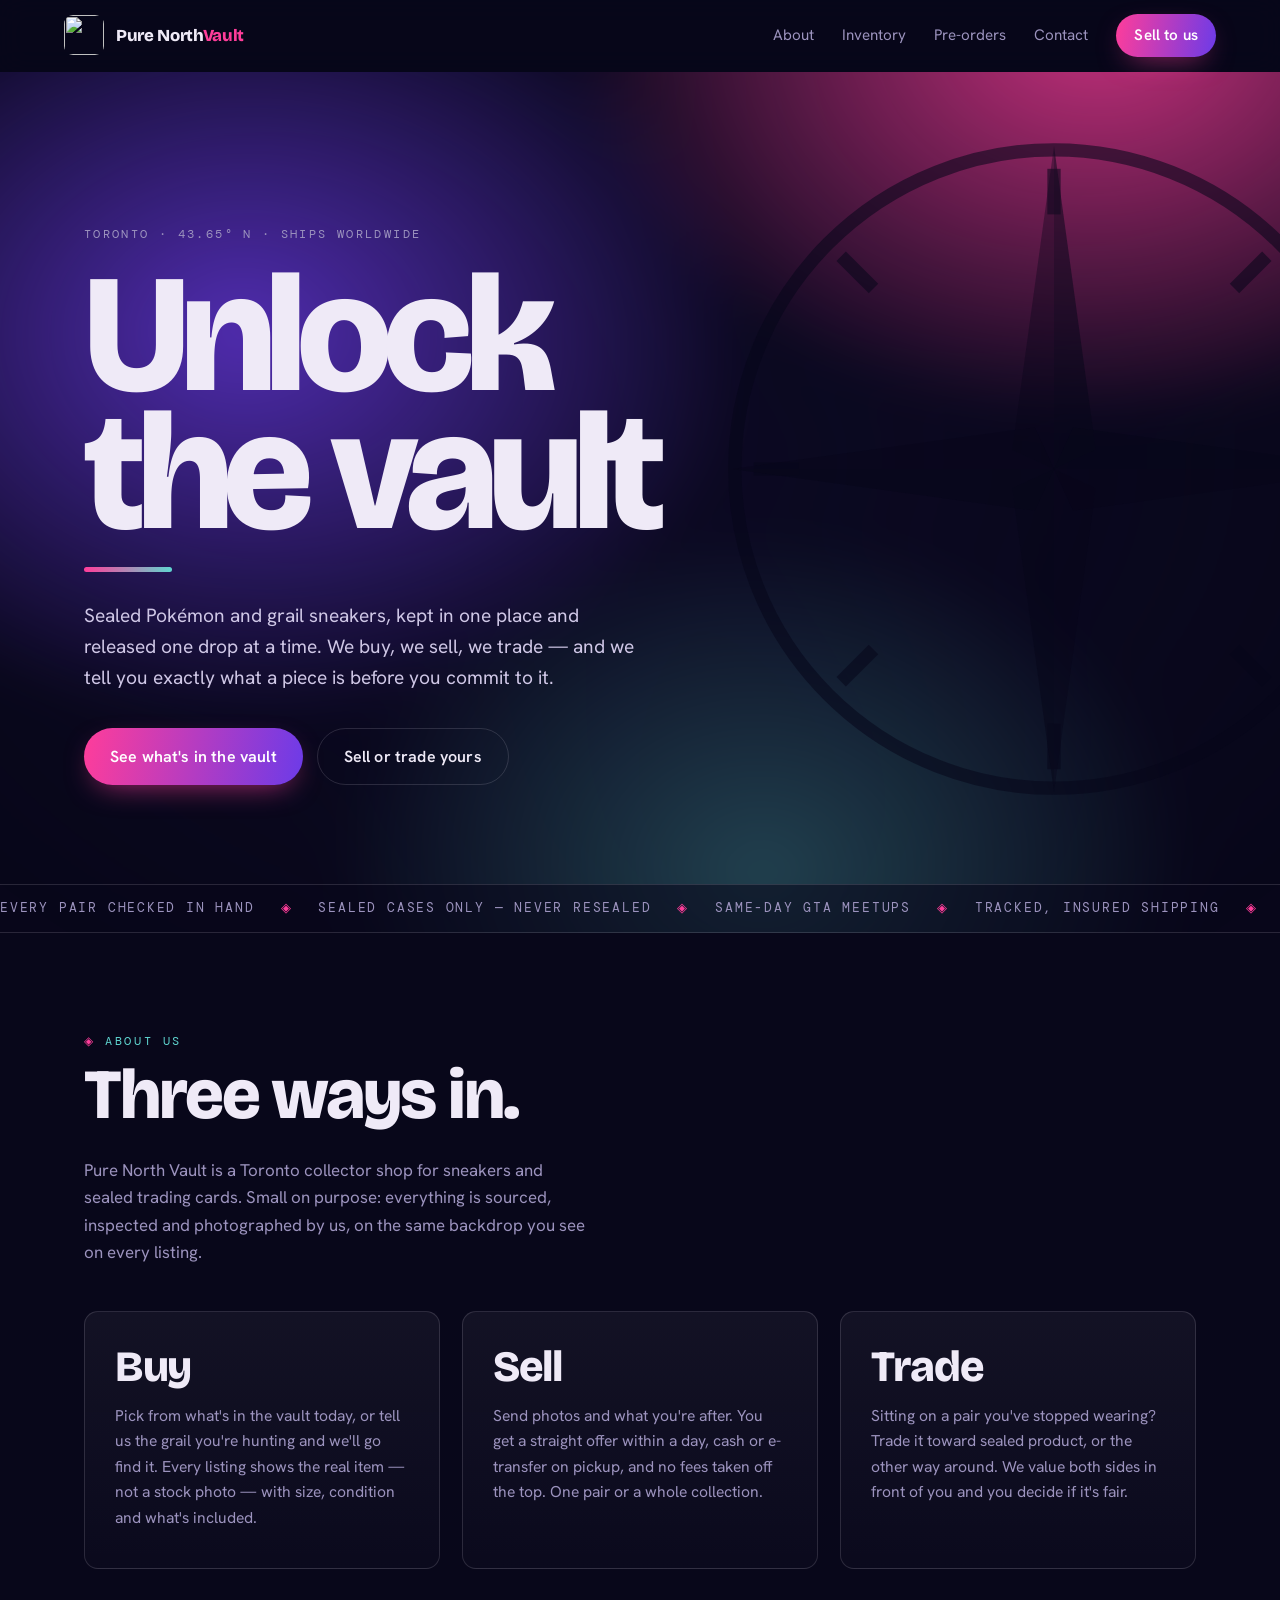
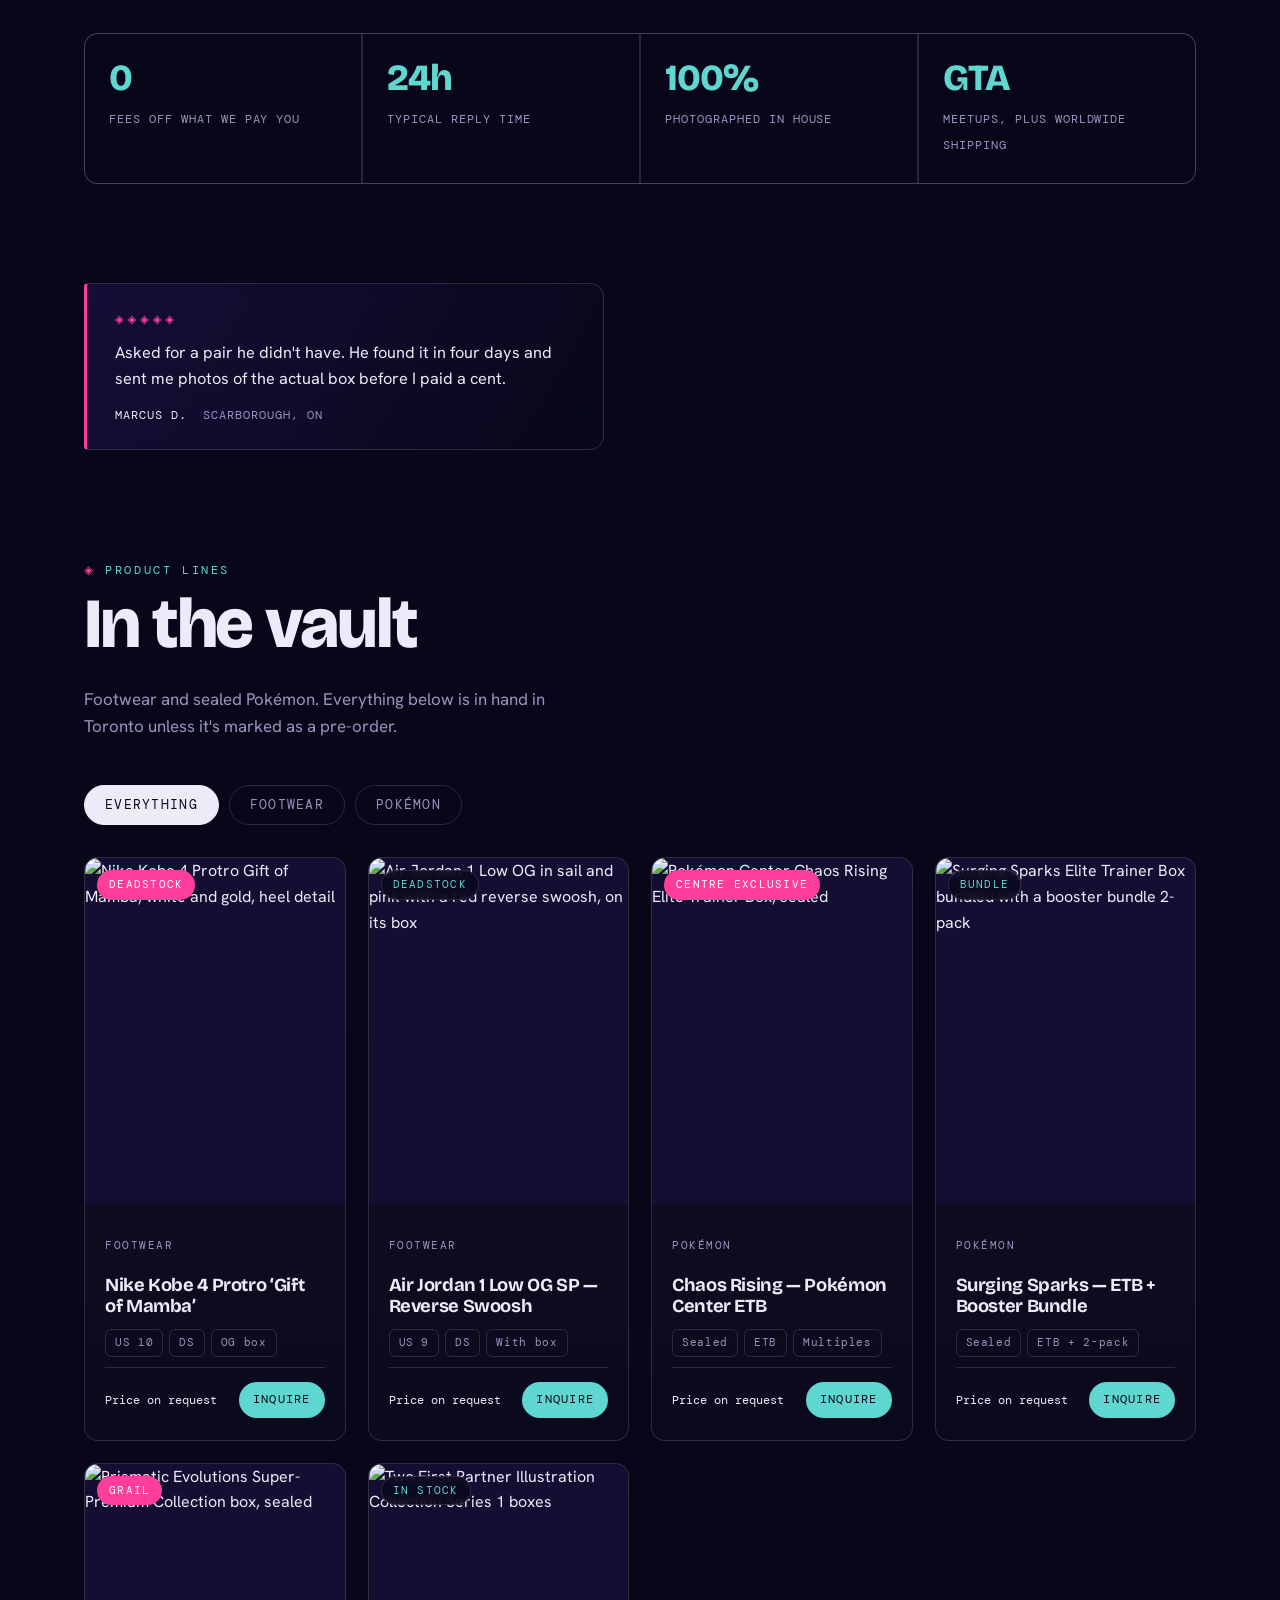
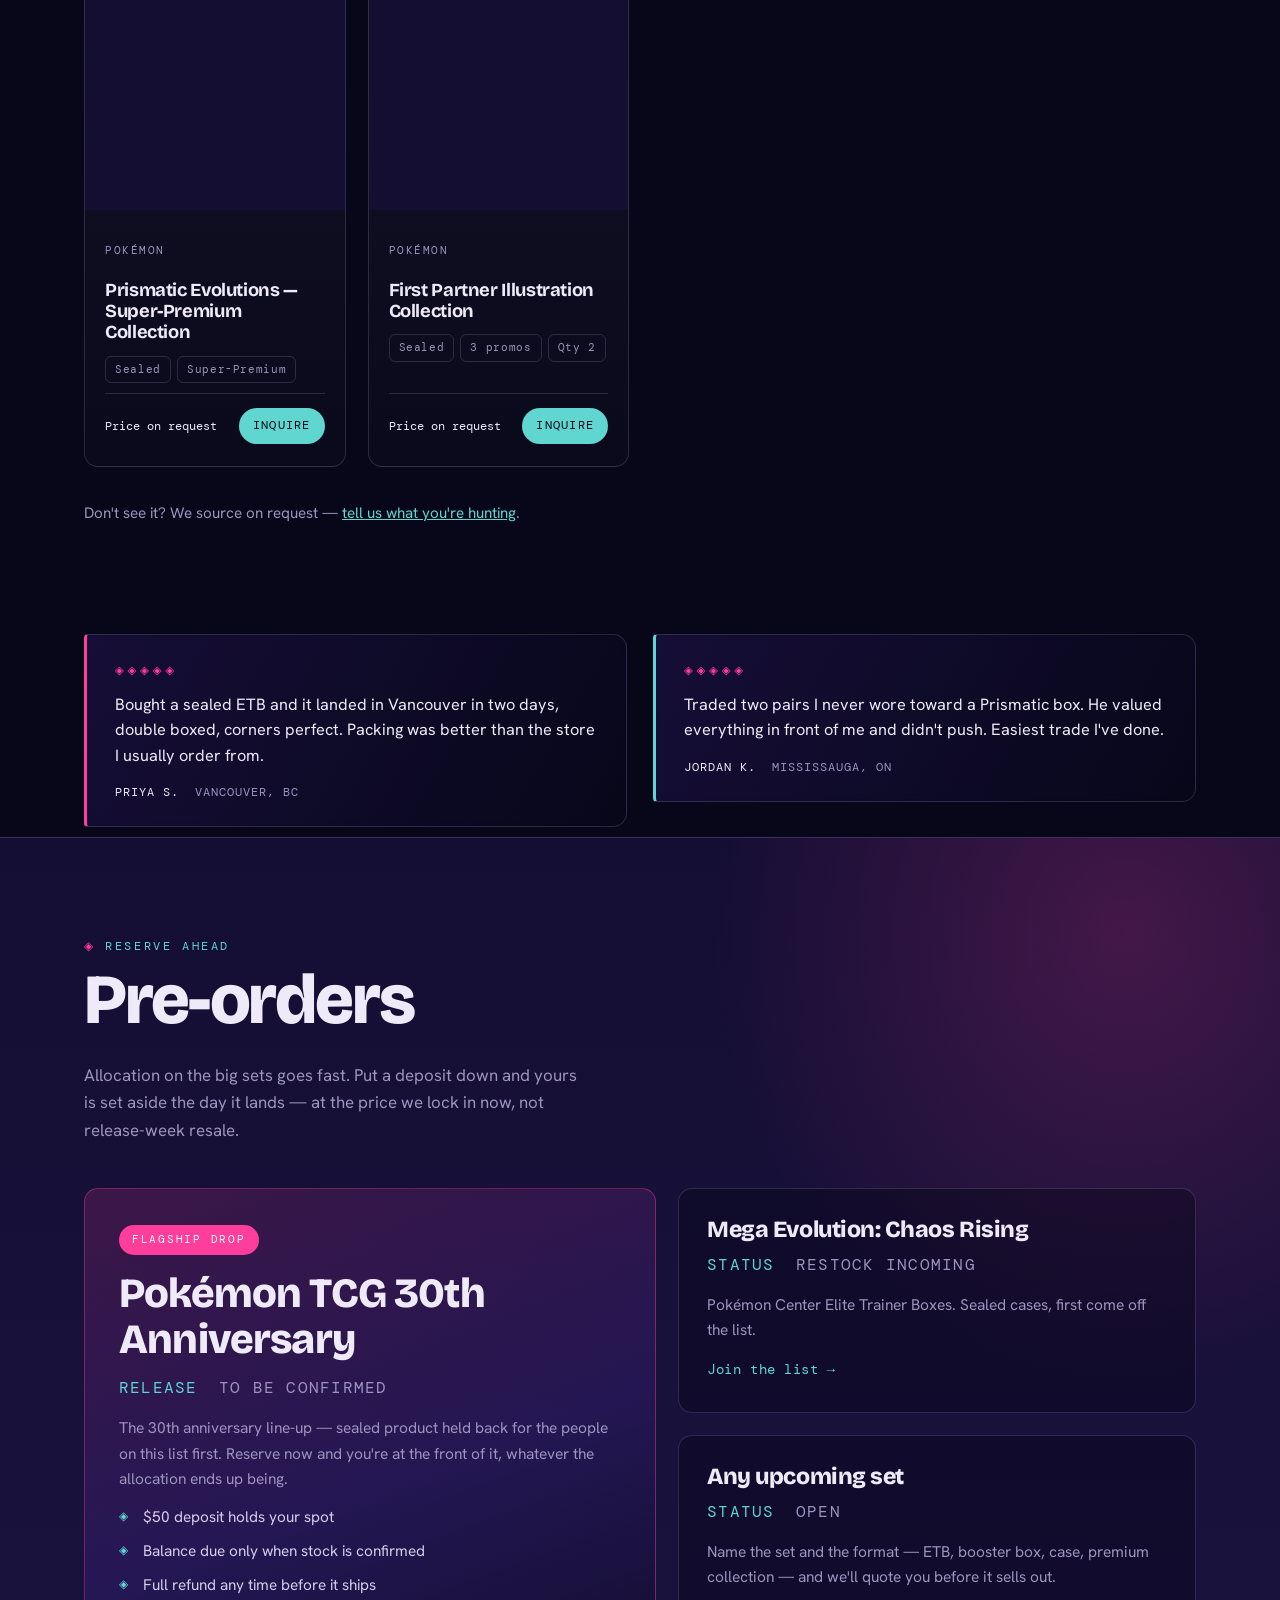
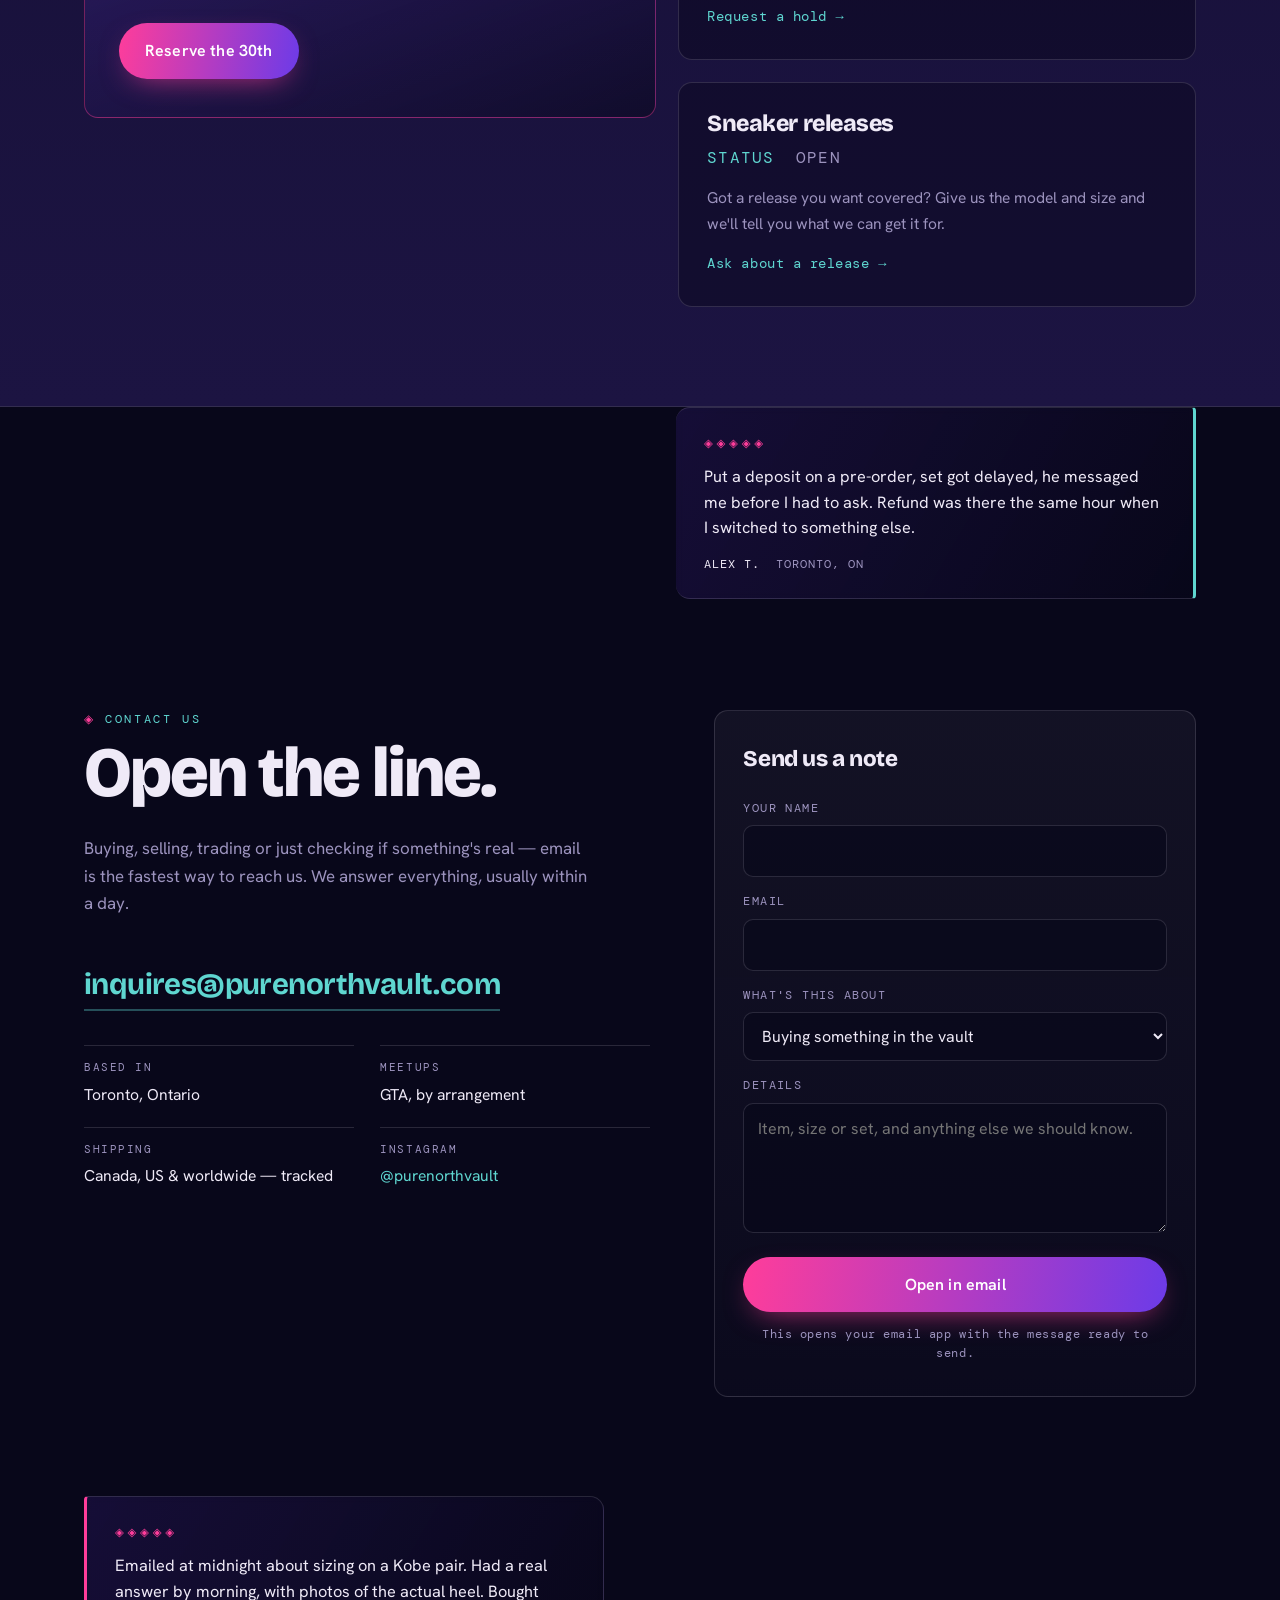
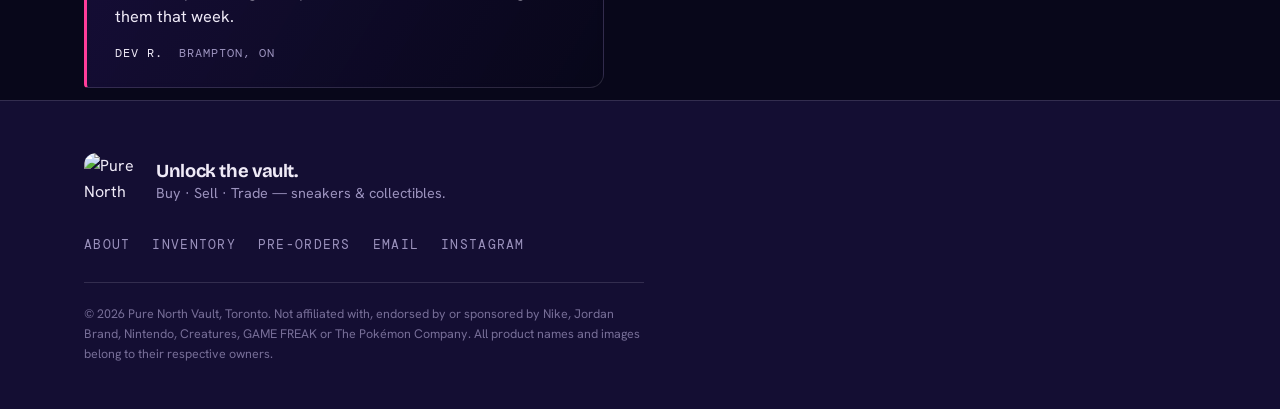
==== index.html @ 3a78757e "Pure North Vault site" ====
<!DOCTYPE html>
<html lang="en">
<head>
<meta charset="utf-8">
<meta name="viewport" content="width=device-width, initial-scale=1">
<title>Pure North Vault — Sneakers &amp; Collectibles | Buy, Sell, Trade | Toronto</title>
<meta name="description" content="Pure North Vault buys, sells and trades authenticated sneakers and sealed Pokémon collectibles. Toronto based, shipping worldwide.">
<meta name="theme-color" content="#08071A">

<meta property="og:title" content="Pure North Vault — Unlock the vault">
<meta property="og:description" content="Authenticated sneakers and sealed Pokémon. Buy, sell, trade. Toronto based, worldwide shipping.">
<meta property="og:image" content="assets/logo-pure-north-vault.jpg">
<meta property="og:type" content="website">

<link rel="icon" href="assets/logo-pure-north-vault.jpg">
<link rel="preconnect" href="https://fonts.googleapis.com">
<link rel="preconnect" href="https://fonts.gstatic.com" crossorigin>
<link href="https://fonts.googleapis.com/css2?family=Bricolage+Grotesque:opsz,wdth,wght@12..96,75..100,400;12..96,75..100,700;12..96,75..100,800&family=Hanken+Grotesk:wght@400;500;600&family=DM+Mono:wght@400;500&display=swap" rel="stylesheet">
<link rel="stylesheet" href="styles.css">
</head>
<body>

<a class="skip" href="#inventory">Skip to inventory</a>

<!-- ============ NAV ============ -->
<header class="nav" id="nav">
  <a class="nav__brand" href="#top">
    <img src="assets/logo-pure-north-vault.jpg" alt="" width="40" height="40">
    <span>Pure North<em>Vault</em></span>
  </a>
  <nav class="nav__links" id="navLinks" aria-label="Main">
    <a href="#about">About</a>
    <a href="#inventory">Inventory</a>
    <a href="#preorder">Pre-orders</a>
    <a href="#contact">Contact</a>
    <a class="btn btn--sm" href="mailto:inquires@purenorthvault.com?subject=Selling%20to%20Pure%20North%20Vault">Sell to us</a>
  </nav>
  <button class="nav__toggle" id="navToggle" aria-expanded="false" aria-controls="navLinks">
    <span></span><span></span><span class="sr">Menu</span>
  </button>
</header>

<!-- ============ HERO ============ -->
<main id="top">
<section class="hero">
  <div class="hero__aurora" aria-hidden="true"></div>

  <div class="hero__rose" aria-hidden="true">
    <svg viewBox="0 0 400 400" id="compass">
      <g class="rose__ring">
        <circle cx="200" cy="200" r="168" fill="none" stroke="currentColor" stroke-width="7"/>
        <g stroke="currentColor" stroke-width="7">
          <line x1="200" y1="42" x2="200" y2="66"/><line x1="200" y1="334" x2="200" y2="358"/>
          <line x1="42" y1="200" x2="66" y2="200"/><line x1="334" y1="200" x2="358" y2="200"/>
          <line x1="88" y1="88" x2="105" y2="105"/><line x1="295" y1="295" x2="312" y2="312"/>
          <line x1="312" y1="88" x2="295" y2="105"/><line x1="105" y1="295" x2="88" y2="312"/>
        </g>
      </g>
      <g class="rose__star" id="roseStar">
        <path d="M200 30 L222 190 L200 200 Z" fill="currentColor" opacity=".95"/>
        <path d="M200 30 L178 190 L200 200 Z" fill="currentColor" opacity=".65"/>
        <path d="M200 370 L222 210 L200 200 Z" fill="currentColor" opacity=".65"/>
        <path d="M200 370 L178 210 L200 200 Z" fill="currentColor" opacity=".95"/>
        <path d="M370 200 L210 178 L200 200 Z" fill="currentColor" opacity=".95"/>
        <path d="M370 200 L210 222 L200 200 Z" fill="currentColor" opacity=".65"/>
        <path d="M30 200 L190 178 L200 200 Z" fill="currentColor" opacity=".65"/>
        <path d="M30 200 L190 222 L200 200 Z" fill="currentColor" opacity=".95"/>
      </g>
    </svg>
  </div>

  <div class="hero__inner">
    <p class="eyebrow">Toronto · 43.65° N · ships worldwide</p>
    <h1 class="hero__title">Unlock<br>the vault</h1>
    <p class="hero__lede">
      Sealed Pokémon and grail sneakers, kept in one place and released one drop at a time.
      We buy, we sell, we trade — and we tell you exactly what a piece is before you commit to it.
    </p>
    <div class="hero__cta">
      <a class="btn" href="#inventory">See what's in the vault</a>
      <a class="btn btn--ghost" href="mailto:inquires@purenorthvault.com?subject=Selling%20to%20Pure%20North%20Vault&body=What%20I'm%20selling%3A%0ASize%20%2F%20set%3A%0ACondition%3A%0APhotos%20attached%3A">Sell or trade yours</a>
    </div>
  </div>

  <div class="ticker" aria-hidden="true">
    <div class="ticker__track">
      <span>Every pair checked in hand</span><i>◈</i>
      <span>Sealed cases only — never resealed</span><i>◈</i>
      <span>Same-day GTA meetups</span><i>◈</i>
      <span>Tracked, insured shipping</span><i>◈</i>
      <span>Trade-ins welcome</span><i>◈</i>
      <span>Every pair checked in hand</span><i>◈</i>
      <span>Sealed cases only — never resealed</span><i>◈</i>
      <span>Same-day GTA meetups</span><i>◈</i>
      <span>Tracked, insured shipping</span><i>◈</i>
      <span>Trade-ins welcome</span><i>◈</i>
    </div>
  </div>
</section>

<!-- ============ ABOUT ============ -->
<section class="section" id="about">
  <div class="wrap">
    <p class="label">About us</p>
    <h2 class="h2">Three ways in.</h2>
    <p class="section__lede">
      Pure North Vault is a Toronto collector shop for sneakers and sealed trading cards.
      Small on purpose: everything is sourced, inspected and photographed by us, on the same
      backdrop you see on every listing.
    </p>

    <div class="pillars">
      <article class="pillar">
        <h3>Buy</h3>
        <p>Pick from what's in the vault today, or tell us the grail you're hunting and we'll go find it. Every listing shows the real item — not a stock photo — with size, condition and what's included.</p>
      </article>
      <article class="pillar">
        <h3>Sell</h3>
        <p>Send photos and what you're after. You get a straight offer within a day, cash or e-transfer on pickup, and no fees taken off the top. One pair or a whole collection.</p>
      </article>
      <article class="pillar">
        <h3>Trade</h3>
        <p>Sitting on a pair you've stopped wearing? Trade it toward sealed product, or the other way around. We value both sides in front of you and you decide if it's fair.</p>
      </article>
    </div>

    <div class="stats">
      <div class="stat"><b>0</b><span>fees off what we pay you</span></div>
      <div class="stat"><b>24h</b><span>typical reply time</span></div>
      <div class="stat"><b>100%</b><span>photographed in house</span></div>
      <div class="stat"><b>GTA</b><span>meetups, plus worldwide shipping</span></div>
    </div>
  </div>
</section>

<!-- scattered review -->
<div class="wrap">
  <figure class="vouch vouch--left">
    <div class="vouch__stars" aria-label="5 out of 5">◈◈◈◈◈</div>
    <blockquote>Asked for a pair he didn't have. He found it in four days and sent me photos of the actual box before I paid a cent.</blockquote>
    <figcaption>Marcus D. <span>Scarborough, ON</span></figcaption>
  </figure>
</div>

<!-- ============ INVENTORY ============ -->
<section class="section" id="inventory">
  <div class="wrap">
    <p class="label">Product lines</p>
    <h2 class="h2">In the vault</h2>
    <p class="section__lede">Footwear and sealed Pokémon. Everything below is in hand in Toronto unless it's marked as a pre-order.</p>

    <div class="filters" role="tablist" aria-label="Filter inventory">
      <button class="chip is-on" role="tab" aria-selected="true" data-filter="all">Everything</button>
      <button class="chip" role="tab" aria-selected="false" data-filter="footwear">Footwear</button>
      <button class="chip" role="tab" aria-selected="false" data-filter="pokemon">Pokémon</button>
    </div>

    <div class="grid" id="grid"><!-- rendered by script.js --></div>

    <p class="grid__note">Don't see it? We source on request — <a href="mailto:inquires@purenorthvault.com?subject=Sourcing%20request">tell us what you're hunting</a>.</p>
  </div>
</section>

<!-- scattered reviews -->
<div class="wrap vouch__pair">
  <figure class="vouch">
    <div class="vouch__stars" aria-label="5 out of 5">◈◈◈◈◈</div>
    <blockquote>Bought a sealed ETB and it landed in Vancouver in two days, double boxed, corners perfect. Packing was better than the store I usually order from.</blockquote>
    <figcaption>Priya S. <span>Vancouver, BC</span></figcaption>
  </figure>
  <figure class="vouch vouch--tilt">
    <div class="vouch__stars" aria-label="5 out of 5">◈◈◈◈◈</div>
    <blockquote>Traded two pairs I never wore toward a Prismatic box. He valued everything in front of me and didn't push. Easiest trade I've done.</blockquote>
    <figcaption>Jordan K. <span>Mississauga, ON</span></figcaption>
  </figure>
</div>

<!-- ============ PRE-ORDER ============ -->
<section class="section section--vault" id="preorder">
  <div class="wrap">
    <p class="label">Reserve ahead</p>
    <h2 class="h2">Pre-orders</h2>
    <p class="section__lede">
      Allocation on the big sets goes fast. Put a deposit down and yours is set aside the day it lands —
      at the price we lock in now, not release-week resale.
    </p>

    <div class="preorders">
      <article class="po po--feature">
        <div class="po__flag">Flagship drop</div>
        <h3>Pokémon TCG 30th Anniversary</h3>
        <p class="po__meta"><span>Release</span> To be confirmed</p>
        <p>The 30th anniversary line-up — sealed product held back for the people on this list first. Reserve now and you're at the front of it, whatever the allocation ends up being.</p>
        <ul class="po__terms">
          <li>$50 deposit holds your spot</li>
          <li>Balance due only when stock is confirmed</li>
          <li>Full refund any time before it ships</li>
        </ul>
        <a class="btn" href="mailto:inquires@purenorthvault.com?subject=Pre-order%3A%20Pok%C3%A9mon%2030th%20Anniversary&body=Quantity%3A%0AProduct%20type%20(ETB%2C%20booster%20box%2C%20collection)%3A%0AName%3A%0ACity%3A">Reserve the 30th</a>
      </article>

      <div class="po__stack">
        <article class="po">
          <h3>Mega Evolution: Chaos Rising</h3>
          <p class="po__meta"><span>Status</span> Restock incoming</p>
          <p>Pokémon Center Elite Trainer Boxes. Sealed cases, first come off the list.</p>
          <a class="link" href="mailto:inquires@purenorthvault.com?subject=Pre-order%3A%20Chaos%20Rising%20restock">Join the list →</a>
        </article>
        <article class="po">
          <h3>Any upcoming set</h3>
          <p class="po__meta"><span>Status</span> Open</p>
          <p>Name the set and the format — ETB, booster box, case, premium collection — and we'll quote you before it sells out.</p>
          <a class="link" href="mailto:inquires@purenorthvault.com?subject=Pre-order%20request&body=Set%3A%0AFormat%20(ETB%20%2F%20booster%20box%20%2F%20case%20%2F%20collection)%3A%0AQuantity%3A">Request a hold →</a>
        </article>
        <article class="po">
          <h3>Sneaker releases</h3>
          <p class="po__meta"><span>Status</span> Open</p>
          <p>Got a release you want covered? Give us the model and size and we'll tell you what we can get it for.</p>
          <a class="link" href="mailto:inquires@purenorthvault.com?subject=Sneaker%20release%20request&body=Model%3A%0ASize%20(US)%3A">Ask about a release →</a>
        </article>
      </div>
    </div>
  </div>
</section>

<!-- scattered review -->
<div class="wrap">
  <figure class="vouch vouch--right">
    <div class="vouch__stars" aria-label="5 out of 5">◈◈◈◈◈</div>
    <blockquote>Put a deposit on a pre-order, set got delayed, he messaged me before I had to ask. Refund was there the same hour when I switched to something else.</blockquote>
    <figcaption>Alex T. <span>Toronto, ON</span></figcaption>
  </figure>
</div>

<!-- ============ CONTACT ============ -->
<section class="section" id="contact">
  <div class="wrap contact">
    <div class="contact__copy">
      <p class="label">Contact us</p>
      <h2 class="h2">Open the line.</h2>
      <p class="section__lede">Buying, selling, trading or just checking if something's real — email is the fastest way to reach us. We answer everything, usually within a day.</p>

      <a class="contact__mail" href="mailto:inquires@purenorthvault.com">inquires@purenorthvault.com</a>

      <dl class="contact__facts">
        <div><dt>Based in</dt><dd>Toronto, Ontario</dd></div>
        <div><dt>Meetups</dt><dd>GTA, by arrangement</dd></div>
        <div><dt>Shipping</dt><dd>Canada, US &amp; worldwide — tracked</dd></div>
        <div><dt>Instagram</dt><dd><a href="https://instagram.com/purenorthvault" target="_blank" rel="noopener">@purenorthvault</a></dd></div>
      </dl>
    </div>

    <form class="form" id="contactForm" novalidate>
      <h3 class="form__title">Send us a note</h3>
      <div class="field">
        <label for="f-name">Your name</label>
        <input id="f-name" name="name" type="text" autocomplete="name" required>
      </div>
      <div class="field">
        <label for="f-email">Email</label>
        <input id="f-email" name="email" type="email" autocomplete="email" required>
      </div>
      <div class="field">
        <label for="f-topic">What's this about</label>
        <select id="f-topic" name="topic">
          <option>Buying something in the vault</option>
          <option>Selling to you</option>
          <option>Trading</option>
          <option>A pre-order</option>
          <option>Something else</option>
        </select>
      </div>
      <div class="field">
        <label for="f-msg">Details</label>
        <textarea id="f-msg" name="message" rows="4" placeholder="Item, size or set, and anything else we should know." required></textarea>
      </div>
      <button class="btn btn--full" type="submit">Open in email</button>
      <p class="form__note" id="formNote">This opens your email app with the message ready to send.</p>
    </form>
  </div>
</section>

<!-- scattered review -->
<div class="wrap">
  <figure class="vouch vouch--left">
    <div class="vouch__stars" aria-label="5 out of 5">◈◈◈◈◈</div>
    <blockquote>Emailed at midnight about sizing on a Kobe pair. Had a real answer by morning, with photos of the actual heel. Bought them that week.</blockquote>
    <figcaption>Dev R. <span>Brampton, ON</span></figcaption>
  </figure>
</div>
</main>

<!-- ============ FOOTER ============ -->
<footer class="foot">
  <div class="wrap foot__inner">
    <div class="foot__brand">
      <img src="assets/logo-pure-north-vault.jpg" alt="Pure North Vault" width="56" height="56">
      <p>Unlock the vault.<br><span>Buy · Sell · Trade — sneakers &amp; collectibles.</span></p>
    </div>
    <nav class="foot__links" aria-label="Footer">
      <a href="#about">About</a>
      <a href="#inventory">Inventory</a>
      <a href="#preorder">Pre-orders</a>
      <a href="mailto:inquires@purenorthvault.com">Email</a>
      <a href="https://instagram.com/purenorthvault" target="_blank" rel="noopener">Instagram</a>
    </nav>
    <p class="foot__legal">
      © <span id="year">2026</span> Pure North Vault, Toronto. Not affiliated with, endorsed by or sponsored by Nike, Jordan Brand, Nintendo, Creatures, GAME FREAK or The Pokémon Company. All product names and images belong to their respective owners.
    </p>
  </div>
</footer>

<script src="script.js"></script>
</body>
</html>
---- styles.css ----
/* =========================================================
   PURE NORTH VAULT — styles.css
   Palette   ink #08071A · vault #140E33 · violet #6C3BE8
             magenta #FF3D9A · ice #5FD6D0 · bone #EFEAF7
   Type      Bricolage Grotesque (display) / Hanken Grotesk (body)
             DM Mono (labels, data)
   ========================================================= */

:root{
  --ink:#08071A;
  --vault:#140E33;
  --vault-2:#1C1442;
  --violet:#6C3BE8;
  --magenta:#FF3D9A;
  --ice:#5FD6D0;
  --bone:#EFEAF7;
  --dim:#9C93BE;
  --line:rgba(239,234,247,.14);

  --display:"Bricolage Grotesque",system-ui,sans-serif;
  --body:"Hanken Grotesk",system-ui,sans-serif;
  --mono:"DM Mono",ui-monospace,monospace;

  --gutter:clamp(20px,5vw,64px);
  --maxw:1240px;
  --r:14px;
}

*,*::before,*::after{box-sizing:border-box}
html{scroll-behavior:smooth;-webkit-text-size-adjust:100%}
body{
  margin:0;
  background:var(--ink);
  color:var(--bone);
  font-family:var(--body);
  font-size:clamp(16px,1.05vw,17px);
  line-height:1.62;
  overflow-x:hidden;
}
img{max-width:100%;display:block}
a{color:inherit}
button,input,select,textarea{font:inherit;color:inherit}

.wrap{width:100%;max-width:var(--maxw);margin-inline:auto;padding-inline:var(--gutter)}
.sr{position:absolute;width:1px;height:1px;overflow:hidden;clip:rect(0 0 0 0);white-space:nowrap}
.skip{position:absolute;left:-9999px;top:0;background:var(--magenta);color:#fff;padding:12px 18px;z-index:99}
.skip:focus{left:12px;top:12px}

:focus-visible{outline:2px solid var(--ice);outline-offset:3px;border-radius:4px}

/* ---------- shared type ---------- */
.h2{
  font-family:var(--display);
  font-weight:800;
  font-size:clamp(2.4rem,6vw,4.4rem);
  line-height:.95;
  letter-spacing:-.03em;
  margin:.15em 0 .4em;
}
.label{
  font-family:var(--mono);
  font-size:.74rem;
  letter-spacing:.22em;
  text-transform:uppercase;
  color:var(--ice);
  margin:0;
}
.label::before{content:"◈ ";color:var(--magenta)}
.eyebrow{
  font-family:var(--mono);
  font-size:.74rem;
  letter-spacing:.2em;
  text-transform:uppercase;
  color:var(--dim);
  margin:0 0 22px;
}
.section__lede{max-width:56ch;color:var(--dim);font-size:1.06rem;margin:0 0 44px}

/* ---------- buttons ---------- */
.btn{
  display:inline-flex;align-items:center;justify-content:center;gap:10px;
  padding:15px 26px;border:0;border-radius:100px;cursor:pointer;
  background:linear-gradient(100deg,var(--magenta),var(--violet));
  color:#fff;text-decoration:none;font-weight:600;letter-spacing:.01em;
  box-shadow:0 10px 30px -12px rgba(255,61,154,.75);
  transition:transform .18s ease, box-shadow .18s ease, filter .18s ease;
}
.btn:hover{transform:translateY(-2px);filter:brightness(1.08);box-shadow:0 16px 38px -14px rgba(255,61,154,.9)}
.btn:active{transform:translateY(0)}
.btn--ghost{background:transparent;border:1px solid var(--line);box-shadow:none;color:var(--bone)}
.btn--ghost:hover{border-color:var(--ice);box-shadow:none;background:rgba(95,214,208,.07)}
.btn--sm{padding:9px 18px;font-size:.9rem}
.btn--full{width:100%}
.link{
  font-family:var(--mono);font-size:.85rem;letter-spacing:.04em;
  color:var(--ice);text-decoration:none;border-bottom:1px solid transparent;
}
.link:hover{border-color:var(--ice)}

/* =========================================================
   NAV
   ========================================================= */
.nav{
  position:sticky;top:0;z-index:50;
  display:flex;align-items:center;justify-content:space-between;gap:20px;
  padding:14px var(--gutter);
  background:rgba(8,7,26,.72);
  backdrop-filter:blur(14px);
  border-bottom:1px solid transparent;
  transition:border-color .3s ease,background .3s ease;
}
.nav.is-stuck{border-bottom-color:var(--line);background:rgba(8,7,26,.92)}
.nav__brand{
  display:flex;align-items:center;gap:12px;text-decoration:none;
  font-family:var(--display);font-weight:800;letter-spacing:-.02em;font-size:1.05rem;
}
.nav__brand img{border-radius:9px}
.nav__brand em{font-style:normal;color:var(--magenta)}
.nav__links{display:flex;align-items:center;gap:28px}
.nav__links a{
  text-decoration:none;font-size:.95rem;color:var(--dim);
  transition:color .18s ease;
}
.nav__links a:hover{color:var(--bone)}
.nav__links .btn{color:#fff}
.nav__toggle{
  display:none;width:44px;height:38px;border:1px solid var(--line);
  border-radius:10px;background:transparent;cursor:pointer;
  flex-direction:column;gap:5px;align-items:center;justify-content:center;
}
.nav__toggle span:not(.sr){display:block;width:18px;height:2px;background:var(--bone);transition:transform .25s ease}
.nav__toggle[aria-expanded="true"] span:nth-child(1){transform:translateY(3.5px) rotate(45deg)}
.nav__toggle[aria-expanded="true"] span:nth-child(2){transform:translateY(-3.5px) rotate(-45deg)}

/* =========================================================
   HERO
   ========================================================= */
.hero{position:relative;overflow:hidden;isolation:isolate;padding-top:clamp(60px,10vh,110px)}
.hero__aurora{
  position:absolute;inset:-30% -10% auto -10%;height:150%;z-index:-2;
  background:
    radial-gradient(58% 52% at 80% 16%, rgba(255,61,154,.78) 0%, transparent 60%),
    radial-gradient(52% 48% at 24% 40%, rgba(108,59,232,.72) 0%, transparent 64%),
    radial-gradient(40% 38% at 58% 82%, rgba(95,214,208,.28) 0%, transparent 70%),
    radial-gradient(70% 60% at 50% 50%, rgba(20,14,51,.35) 0%, transparent 80%);
  filter:blur(20px);
}
.hero__rose{
  position:absolute;top:2%;right:-12%;width:min(760px,92vw);z-index:-1;
  color:rgba(8,7,26,.62);
  opacity:.9;
}
.hero__rose svg{width:100%;height:auto;display:block}
.rose__star{transform-origin:200px 200px;transition:transform .45s cubic-bezier(.2,.8,.2,1)}
.rose__ring{transform-origin:200px 200px;animation:spin 120s linear infinite}
@keyframes spin{to{transform:rotate(360deg)}}

.hero__inner{
  position:relative;
  width:100%;max-width:var(--maxw);margin-inline:auto;
  padding:clamp(30px,7vh,70px) var(--gutter) clamp(60px,11vh,120px);
}
.hero__title{
  font-family:var(--display);
  font-weight:800;
  font-size:clamp(3.6rem,13.5vw,10.5rem);
  line-height:.82;
  letter-spacing:-.05em;
  margin:0 0 28px;
  text-wrap:balance;
}
.hero__title::after{
  content:"";display:block;width:88px;height:5px;margin-top:26px;
  background:linear-gradient(90deg,var(--magenta),var(--ice));
  border-radius:4px;
}
.hero__lede{max-width:50ch;font-size:clamp(1.02rem,1.5vw,1.2rem);color:#CFC7E6;margin:0 0 34px}
.hero__cta{display:flex;flex-wrap:wrap;gap:14px}

/* ticker */
.ticker{
  position:relative;overflow:hidden;
  border-block:1px solid var(--line);
  background:rgba(8,7,26,.55);
  padding:13px 0;
}
.ticker__track{
  display:flex;align-items:center;gap:26px;width:max-content;
  animation:slide 42s linear infinite;
  font-family:var(--mono);font-size:.8rem;letter-spacing:.14em;text-transform:uppercase;color:var(--dim);
}
.ticker__track i{color:var(--magenta);font-style:normal}
@keyframes slide{from{transform:translateX(0)}to{transform:translateX(-50%)}}

/* =========================================================
   SECTIONS
   ========================================================= */
.section{padding-block:clamp(72px,11vh,130px);scroll-margin-top:84px}
.section--vault{
  background:
    linear-gradient(180deg,var(--vault) 0%,var(--vault-2) 100%);
  border-block:1px solid var(--line);
  position:relative;overflow:hidden;
}
.section--vault::before{
  content:"";position:absolute;inset:0;pointer-events:none;
  background:radial-gradient(50% 60% at 88% 8%, rgba(255,61,154,.2), transparent 65%);
}
.section--vault > .wrap{position:relative}

/* pillars */
.pillars{display:grid;grid-template-columns:repeat(3,1fr);gap:22px;margin-bottom:64px}
.pillar{
  padding:34px 30px 38px;
  border:1px solid var(--line);border-radius:var(--r);
  background:linear-gradient(180deg,rgba(239,234,247,.05),rgba(239,234,247,.015));
  position:relative;overflow:hidden;
  transition:border-color .25s ease,transform .25s ease;
}
.pillar::after{
  content:"";position:absolute;left:0;right:0;top:0;height:2px;
  background:linear-gradient(90deg,var(--magenta),var(--violet),var(--ice));
  transform:scaleX(0);transform-origin:left;transition:transform .4s ease;
}
.pillar:hover{border-color:rgba(95,214,208,.35);transform:translateY(-3px)}
.pillar:hover::after{transform:scaleX(1)}
.pillar h3{
  font-family:var(--display);font-weight:800;
  font-size:clamp(1.9rem,3.4vw,2.7rem);line-height:1;letter-spacing:-.03em;
  margin:0 0 14px;
}
.pillar p{margin:0;color:var(--dim);font-size:.98rem}

/* stats */
.stats{display:grid;grid-template-columns:repeat(4,1fr);gap:2px;background:var(--line);border:1px solid var(--line);border-radius:var(--r);overflow:hidden}
.stat{background:var(--ink);padding:26px 24px}
.stat b{
  display:block;font-family:var(--display);font-weight:800;
  font-size:clamp(1.7rem,3vw,2.3rem);letter-spacing:-.03em;line-height:1;
  color:var(--ice);margin-bottom:8px;
}
.stat span{font-family:var(--mono);font-size:.76rem;letter-spacing:.08em;color:var(--dim);text-transform:uppercase}

/* =========================================================
   REVIEWS (scattered)
   ========================================================= */
.vouch{
  max-width:520px;margin:0 0 12px;padding:26px 28px 24px;
  border:1px solid var(--line);border-left:3px solid var(--magenta);
  border-radius:4px 14px 14px 4px;
  background:linear-gradient(120deg,rgba(108,59,232,.14),rgba(8,7,26,.4));
  backdrop-filter:blur(4px);
}
.vouch--left{margin-right:auto;transform:rotate(-.7deg)}
.vouch--right{margin-left:auto;transform:rotate(.8deg);border-left:0;border-right:3px solid var(--ice);border-radius:14px 4px 4px 14px}
.vouch--tilt{transform:rotate(1deg);border-left-color:var(--ice)}
.vouch__stars{color:var(--magenta);letter-spacing:.32em;font-size:.72rem;margin-bottom:12px}
.vouch blockquote{margin:0 0 14px;font-size:1.02rem;line-height:1.55}
.vouch figcaption{font-family:var(--mono);font-size:.78rem;letter-spacing:.08em;text-transform:uppercase;color:var(--bone)}
.vouch figcaption span{color:var(--dim);margin-left:8px}
.vouch__pair{display:grid;grid-template-columns:1fr 1fr;gap:26px;align-items:start;padding-block:10px}
.vouch__pair .vouch{max-width:none;margin:0}

/* =========================================================
   INVENTORY GRID
   ========================================================= */
.filters{display:flex;flex-wrap:wrap;gap:10px;margin-bottom:32px}
.chip{
  padding:9px 20px;border-radius:100px;cursor:pointer;
  border:1px solid var(--line);background:transparent;color:var(--dim);
  font-family:var(--mono);font-size:.8rem;letter-spacing:.1em;text-transform:uppercase;
  transition:all .2s ease;
}
.chip:hover{color:var(--bone);border-color:var(--ice)}
.chip.is-on{background:var(--bone);color:var(--ink);border-color:var(--bone)}

.grid{display:grid;grid-template-columns:repeat(4,1fr);gap:22px}
.card{
  display:flex;flex-direction:column;
  border:1px solid var(--line);border-radius:var(--r);overflow:hidden;
  background:linear-gradient(180deg,rgba(239,234,247,.05),rgba(239,234,247,.015));
  transition:transform .28s ease,border-color .28s ease,box-shadow .28s ease;
}
.card:hover{transform:translateY(-5px);border-color:rgba(255,61,154,.4);box-shadow:0 24px 50px -30px rgba(255,61,154,.9)}
.card__media{position:relative;aspect-ratio:3/4;overflow:hidden;background:var(--vault)}
.card__media img{width:100%;height:100%;object-fit:cover;transition:opacity .4s ease,transform .6s ease}
.card__media img.alt{position:absolute;inset:0;opacity:0}
.card:hover .card__media img.alt{opacity:1}
.card:hover .card__media img{transform:scale(1.03)}
.card__tag{
  position:absolute;top:12px;left:12px;z-index:2;
  padding:5px 11px;border-radius:100px;
  background:rgba(8,7,26,.82);border:1px solid var(--line);backdrop-filter:blur(6px);
  font-family:var(--mono);font-size:.66rem;letter-spacing:.12em;text-transform:uppercase;color:var(--ice);
}
.card__tag--hot{color:#fff;background:var(--magenta);border-color:transparent}
.card__body{padding:20px 20px 22px;display:flex;flex-direction:column;gap:10px;flex:1}
.card__line{font-family:var(--mono);font-size:.7rem;letter-spacing:.14em;text-transform:uppercase;color:var(--dim)}
.card__name{font-family:var(--display);font-weight:700;font-size:1.15rem;line-height:1.15;letter-spacing:-.02em;margin:0}
.card__specs{display:flex;flex-wrap:wrap;gap:6px;margin:2px 0 0;padding:0;list-style:none}
.card__specs li{
  font-family:var(--mono);font-size:.68rem;letter-spacing:.06em;
  padding:4px 9px;border:1px solid var(--line);border-radius:6px;color:var(--dim);
}
.card__foot{margin-top:auto;padding-top:14px;display:flex;align-items:center;justify-content:space-between;gap:10px;border-top:1px solid var(--line)}
.card__price{font-family:var(--mono);font-size:.78rem;color:var(--bone);white-space:nowrap}
.card__cta{
  font-family:var(--mono);font-size:.76rem;letter-spacing:.1em;text-transform:uppercase;
  text-decoration:none;color:var(--ink);background:var(--ice);
  padding:8px 14px;border-radius:100px;transition:filter .2s ease,transform .2s ease;
}
.card__cta:hover{filter:brightness(1.1);transform:translateX(2px)}
.grid__note{margin:34px 0 0;color:var(--dim);font-size:.95rem}
.grid__note a{color:var(--ice)}

/* =========================================================
   PRE-ORDERS
   ========================================================= */
.preorders{display:grid;grid-template-columns:1.05fr .95fr;gap:22px;align-items:start}
.po{
  border:1px solid var(--line);border-radius:var(--r);
  background:rgba(8,7,26,.42);
  padding:28px 28px 30px;
}
.po h3{font-family:var(--display);font-weight:800;font-size:1.45rem;letter-spacing:-.02em;line-height:1.1;margin:0 0 10px}
.po p{margin:0 0 14px;color:var(--dim);font-size:.97rem}
.po__meta{font-family:var(--mono);font-size:.76rem;letter-spacing:.08em;text-transform:uppercase;color:var(--bone)}
.po__meta span{color:var(--ice);margin-right:10px}
.po__stack{display:grid;gap:22px}
.po--feature{
  position:relative;overflow:hidden;
  padding:36px 34px 38px;
  background:linear-gradient(160deg,rgba(255,61,154,.16),rgba(108,59,232,.14) 55%,rgba(8,7,26,.5));
  border-color:rgba(255,61,154,.4);
}
.po--feature h3{font-size:clamp(1.9rem,3.6vw,2.6rem);margin-bottom:14px}
.po__flag{
  display:inline-block;margin-bottom:16px;padding:6px 13px;border-radius:100px;
  background:var(--magenta);color:#fff;
  font-family:var(--mono);font-size:.68rem;letter-spacing:.16em;text-transform:uppercase;
}
.po__terms{list-style:none;padding:0;margin:0 0 26px;display:grid;gap:9px}
.po__terms li{position:relative;padding-left:24px;font-size:.96rem;color:#D5CDEA}
.po__terms li::before{content:"◈";position:absolute;left:0;color:var(--ice);font-size:.75rem;top:2px}

/* =========================================================
   CONTACT
   ========================================================= */
.contact{display:grid;grid-template-columns:1fr .85fr;gap:clamp(30px,5vw,72px);align-items:start}
.contact__mail{
  display:inline-block;margin-bottom:34px;
  font-family:var(--display);font-weight:700;
  font-size:clamp(1.1rem,2.6vw,1.85rem);letter-spacing:-.02em;
  color:var(--ice);text-decoration:none;
  border-bottom:2px solid rgba(95,214,208,.35);
  word-break:break-word;
  transition:border-color .2s ease,color .2s ease;
}
.contact__mail:hover{color:var(--magenta);border-bottom-color:var(--magenta)}
.contact__facts{display:grid;grid-template-columns:1fr 1fr;gap:20px 26px;margin:0}
.contact__facts div{border-top:1px solid var(--line);padding-top:12px}
.contact__facts dt{font-family:var(--mono);font-size:.7rem;letter-spacing:.14em;text-transform:uppercase;color:var(--dim);margin-bottom:5px}
.contact__facts dd{margin:0;font-size:.98rem}
.contact__facts a{color:var(--ice);text-decoration:none}
.contact__facts a:hover{text-decoration:underline}

.form{
  border:1px solid var(--line);border-radius:var(--r);
  padding:30px 28px 32px;
  background:linear-gradient(180deg,rgba(239,234,247,.05),rgba(239,234,247,.015));
}
.form__title{font-family:var(--display);font-weight:800;font-size:1.4rem;letter-spacing:-.02em;margin:0 0 22px}
.field{margin-bottom:16px}
.field label{display:block;font-family:var(--mono);font-size:.72rem;letter-spacing:.12em;text-transform:uppercase;color:var(--dim);margin-bottom:7px}
.field input,.field select,.field textarea{
  width:100%;padding:12px 14px;border-radius:10px;
  background:rgba(8,7,26,.6);border:1px solid var(--line);
  transition:border-color .2s ease,background .2s ease;
}
.field textarea{resize:vertical;min-height:104px}
.field input:focus,.field select:focus,.field textarea:focus{border-color:var(--ice);outline:none;background:rgba(8,7,26,.85)}
.field.is-bad input,.field.is-bad textarea{border-color:var(--magenta)}
.form__note{font-family:var(--mono);font-size:.72rem;letter-spacing:.05em;color:var(--dim);margin:14px 0 0;text-align:center}
.form__note.is-bad{color:var(--magenta)}

/* =========================================================
   FOOTER
   ========================================================= */
.foot{border-top:1px solid var(--line);padding-block:52px 44px;background:var(--vault)}
.foot__inner{display:grid;gap:26px}
.foot__brand{display:flex;align-items:center;gap:16px}
.foot__brand img{border-radius:12px}
.foot__brand p{margin:0;font-family:var(--display);font-weight:700;font-size:1.15rem;letter-spacing:-.02em;line-height:1.3}
.foot__brand span{display:block;font-family:var(--body);font-weight:400;font-size:.9rem;color:var(--dim);letter-spacing:0}
.foot__links{display:flex;flex-wrap:wrap;gap:22px}
.foot__links a{font-family:var(--mono);font-size:.8rem;letter-spacing:.1em;text-transform:uppercase;color:var(--dim);text-decoration:none}
.foot__links a:hover{color:var(--ice)}
.foot__legal{margin:0;font-size:.78rem;line-height:1.6;color:rgba(156,147,190,.72);max-width:80ch;border-top:1px solid var(--line);padding-top:22px}

/* =========================================================
   REVEAL ON SCROLL
   ========================================================= */
.reveal{opacity:0;transform:translateY(22px);transition:opacity .7s ease,transform .7s cubic-bezier(.2,.8,.2,1)}
.reveal.is-in{opacity:1;transform:none}

/* =========================================================
   RESPONSIVE
   ========================================================= */
@media (max-width:1080px){
  .grid{grid-template-columns:repeat(3,1fr)}
  .stats{grid-template-columns:repeat(2,1fr)}
}
@media (max-width:900px){
  .pillars{grid-template-columns:1fr}
  .preorders{grid-template-columns:1fr}
  .contact{grid-template-columns:1fr}
  .vouch__pair{grid-template-columns:1fr}
  .hero__rose{top:auto;bottom:-6%;right:-30%;width:min(560px,110vw);opacity:.55}
}
@media (max-width:760px){
  .nav__toggle{display:flex}
  .nav__links{
    position:absolute;top:100%;left:0;right:0;
    flex-direction:column;align-items:stretch;gap:0;
    background:rgba(8,7,26,.97);border-bottom:1px solid var(--line);
    padding:8px var(--gutter) 20px;
    display:none;
  }
  .nav__links.is-open{display:flex}
  .nav__links a{padding:14px 0;border-bottom:1px solid var(--line)}
  .nav__links .btn{margin-top:14px;border-bottom:0;justify-content:center}
  .grid{grid-template-columns:repeat(2,1fr);gap:14px}
  .card__body{padding:16px 15px 18px}
  .card__name{font-size:1.02rem}
  .card__foot{flex-direction:column;align-items:flex-start;gap:10px}
  .vouch--left,.vouch--right,.vouch--tilt{transform:none}
  .contact__facts{grid-template-columns:1fr}
}
@media (max-width:420px){
  .grid{grid-template-columns:1fr}
  .stats{grid-template-columns:1fr}
}

/* =========================================================
   REDUCED MOTION
   ========================================================= */
@media (prefers-reduced-motion:reduce){
  *,*::before,*::after{animation-duration:.001ms!important;animation-iteration-count:1!important;transition-duration:.001ms!important;scroll-behavior:auto!important}
  .reveal{opacity:1;transform:none}
}
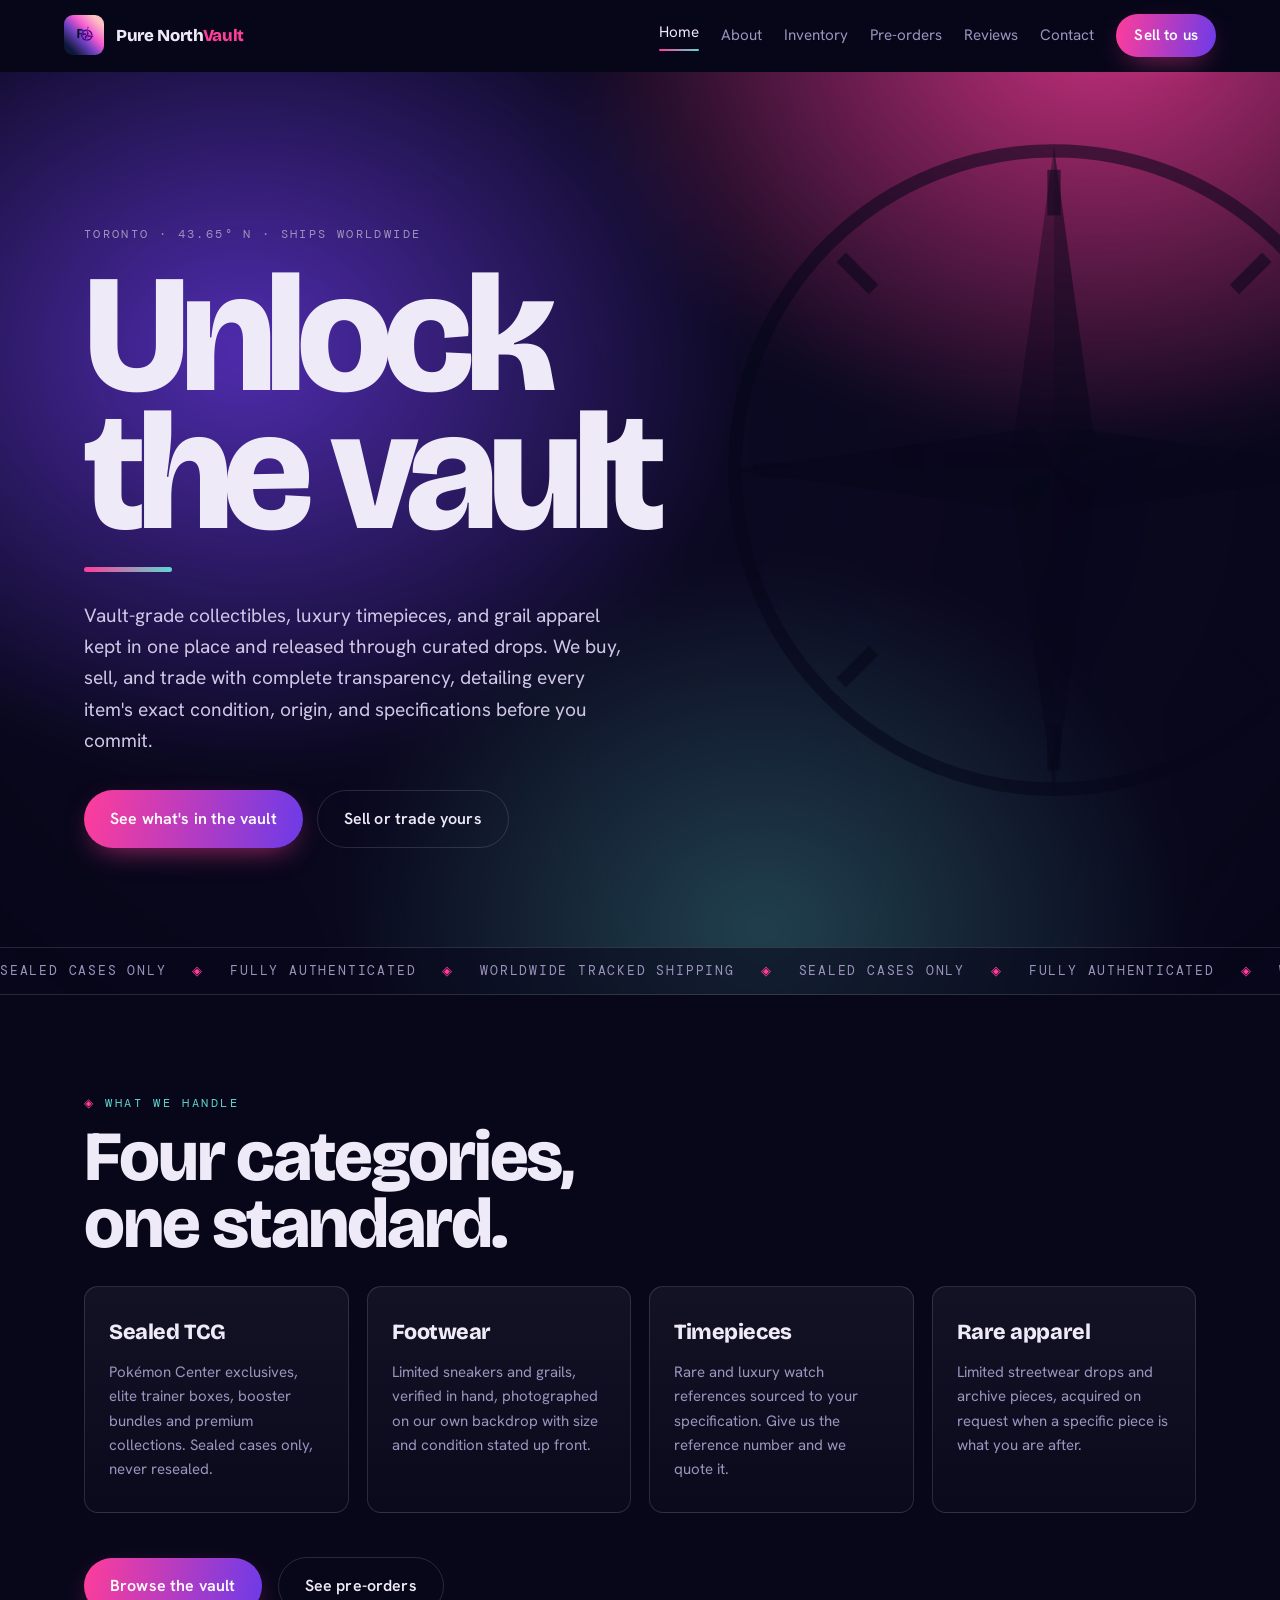
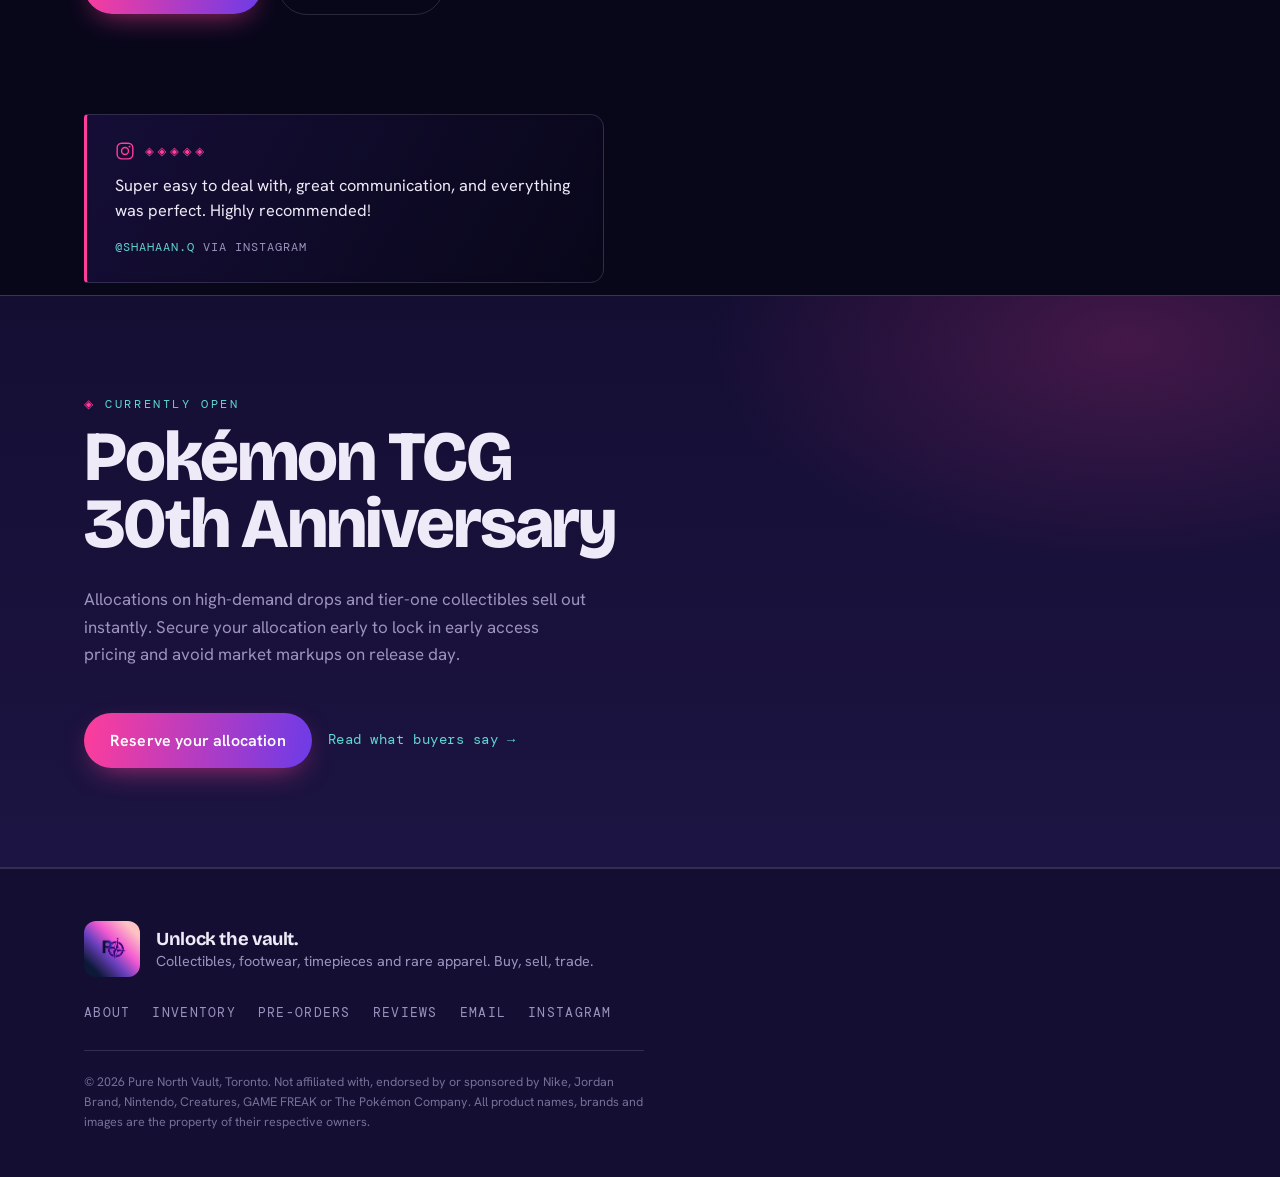
==== commit a0ca2fc9: "Multi-page site update" ====
--- a/index.html
+++ b/index.html
@@ -3,15 +3,13 @@
 <head>
 <meta charset="utf-8">
 <meta name="viewport" content="width=device-width, initial-scale=1">
-<title>Pure North Vault — Sneakers &amp; Collectibles | Buy, Sell, Trade | Toronto</title>
-<meta name="description" content="Pure North Vault buys, sells and trades authenticated sneakers and sealed Pokémon collectibles. Toronto based, shipping worldwide.">
+<title>Pure North Vault | Luxury Collectibles, Footwear &amp; Timepieces | Toronto</title>
+<meta name="description" content="Vault-grade collectibles, luxury timepieces and grail apparel. Buy, sell and trade with Pure North Vault, Toronto. Worldwide tracked shipping.">
 <meta name="theme-color" content="#08071A">
-
-<meta property="og:title" content="Pure North Vault — Unlock the vault">
-<meta property="og:description" content="Authenticated sneakers and sealed Pokémon. Buy, sell, trade. Toronto based, worldwide shipping.">
+<meta property="og:title" content="Pure North Vault | Luxury Collectibles, Footwear &amp; Timepieces | Toronto">
+<meta property="og:description" content="Vault-grade collectibles, luxury timepieces and grail apparel. Buy, sell and trade with Pure North Vault, Toronto. Worldwide tracked shipping.">
 <meta property="og:image" content="assets/logo-pure-north-vault.jpg">
 <meta property="og:type" content="website">
-
 <link rel="icon" href="assets/logo-pure-north-vault.jpg">
 <link rel="preconnect" href="https://fonts.googleapis.com">
 <link rel="preconnect" href="https://fonts.gstatic.com" crossorigin>
@@ -19,20 +17,20 @@
 <link rel="stylesheet" href="styles.css">
 </head>
 <body>
+<a class="skip" href="#main">Skip to content</a>
 
-<a class="skip" href="#inventory">Skip to inventory</a>
-
-<!-- ============ NAV ============ -->
 <header class="nav" id="nav">
-  <a class="nav__brand" href="#top">
+  <a class="nav__brand" href="index.html">
     <img src="assets/logo-pure-north-vault.jpg" alt="" width="40" height="40">
     <span>Pure North<em>Vault</em></span>
   </a>
   <nav class="nav__links" id="navLinks" aria-label="Main">
-    <a href="#about">About</a>
-    <a href="#inventory">Inventory</a>
-    <a href="#preorder">Pre-orders</a>
-    <a href="#contact">Contact</a>
+      <a href="index.html" class="is-here">Home</a>
+      <a href="about.html">About</a>
+      <a href="inventory.html">Inventory</a>
+      <a href="preorders.html">Pre-orders</a>
+      <a href="reviews.html">Reviews</a>
+      <a href="contact.html">Contact</a>
     <a class="btn btn--sm" href="mailto:inquires@purenorthvault.com?subject=Selling%20to%20Pure%20North%20Vault">Sell to us</a>
   </nav>
   <button class="nav__toggle" id="navToggle" aria-expanded="false" aria-controls="navLinks">
@@ -40,11 +38,9 @@
   </button>
 </header>
 
-<!-- ============ HERO ============ -->
-<main id="top">
+<main id="main">
 <section class="hero">
   <div class="hero__aurora" aria-hidden="true"></div>
-
   <div class="hero__rose" aria-hidden="true">
     <svg viewBox="0 0 400 400" id="compass">
       <g class="rose__ring">
@@ -68,244 +64,90 @@
       </g>
     </svg>
   </div>
-
   <div class="hero__inner">
-    <p class="eyebrow">Toronto · 43.65° N · ships worldwide</p>
+    <p class="eyebrow">Toronto &middot; 43.65&deg; N &middot; ships worldwide</p>
     <h1 class="hero__title">Unlock<br>the vault</h1>
     <p class="hero__lede">
-      Sealed Pokémon and grail sneakers, kept in one place and released one drop at a time.
-      We buy, we sell, we trade — and we tell you exactly what a piece is before you commit to it.
+      Vault-grade collectibles, luxury timepieces, and grail apparel kept in one place and released
+      through curated drops. We buy, sell, and trade with complete transparency, detailing every
+      item's exact condition, origin, and specifications before you commit.
     </p>
     <div class="hero__cta">
-      <a class="btn" href="#inventory">See what's in the vault</a>
-      <a class="btn btn--ghost" href="mailto:inquires@purenorthvault.com?subject=Selling%20to%20Pure%20North%20Vault&body=What%20I'm%20selling%3A%0ASize%20%2F%20set%3A%0ACondition%3A%0APhotos%20attached%3A">Sell or trade yours</a>
+      <a class="btn" href="inventory.html">See what's in the vault</a>
+      <a class="btn btn--ghost" href="mailto:inquires@purenorthvault.com?subject=Selling%20to%20Pure%20North%20Vault&body=What%20I'm%20selling%3A%0ASize%20%2F%20reference%20%2F%20set%3A%0ACondition%3A%0APhotos%20attached%3A">Sell or trade yours</a>
     </div>
   </div>
-
   <div class="ticker" aria-hidden="true">
     <div class="ticker__track">
-      <span>Every pair checked in hand</span><i>◈</i>
-      <span>Sealed cases only — never resealed</span><i>◈</i>
-      <span>Same-day GTA meetups</span><i>◈</i>
-      <span>Tracked, insured shipping</span><i>◈</i>
-      <span>Trade-ins welcome</span><i>◈</i>
-      <span>Every pair checked in hand</span><i>◈</i>
-      <span>Sealed cases only — never resealed</span><i>◈</i>
-      <span>Same-day GTA meetups</span><i>◈</i>
-      <span>Tracked, insured shipping</span><i>◈</i>
-      <span>Trade-ins welcome</span><i>◈</i>
+      <span>Sealed cases only</span><i>&#9672;</i><span>Fully authenticated</span><i>&#9672;</i>
+      <span>Worldwide tracked shipping</span><i>&#9672;</i><span>Sealed cases only</span><i>&#9672;</i>
+      <span>Fully authenticated</span><i>&#9672;</i><span>Worldwide tracked shipping</span><i>&#9672;</i>
+      <span>Sealed cases only</span><i>&#9672;</i><span>Fully authenticated</span><i>&#9672;</i>
+      <span>Worldwide tracked shipping</span><i>&#9672;</i><span>Sealed cases only</span><i>&#9672;</i>
+      <span>Fully authenticated</span><i>&#9672;</i><span>Worldwide tracked shipping</span><i>&#9672;</i>
     </div>
   </div>
 </section>
 
-<!-- ============ ABOUT ============ -->
-<section class="section" id="about">
+<section class="section">
   <div class="wrap">
-    <p class="label">About us</p>
-    <h2 class="h2">Three ways in.</h2>
-    <p class="section__lede">
-      Pure North Vault is a Toronto collector shop for sneakers and sealed trading cards.
-      Small on purpose: everything is sourced, inspected and photographed by us, on the same
-      backdrop you see on every listing.
-    </p>
-
-    <div class="pillars">
-      <article class="pillar">
-        <h3>Buy</h3>
-        <p>Pick from what's in the vault today, or tell us the grail you're hunting and we'll go find it. Every listing shows the real item — not a stock photo — with size, condition and what's included.</p>
-      </article>
-      <article class="pillar">
-        <h3>Sell</h3>
-        <p>Send photos and what you're after. You get a straight offer within a day, cash or e-transfer on pickup, and no fees taken off the top. One pair or a whole collection.</p>
-      </article>
-      <article class="pillar">
-        <h3>Trade</h3>
-        <p>Sitting on a pair you've stopped wearing? Trade it toward sealed product, or the other way around. We value both sides in front of you and you decide if it's fair.</p>
-      </article>
+    <p class="label">What we handle</p>
+    <h2 class="h2">Four categories,<br>one standard.</h2>
+    <div class="cats">
+      <article class="cat"><h3>Sealed TCG</h3><p>Pok&eacute;mon Center exclusives, elite trainer boxes, booster bundles and premium collections. Sealed cases only, never resealed.</p></article>
+      <article class="cat"><h3>Footwear</h3><p>Limited sneakers and grails, verified in hand, photographed on our own backdrop with size and condition stated up front.</p></article>
+      <article class="cat"><h3>Timepieces</h3><p>Rare and luxury watch references sourced to your specification. Give us the reference number and we quote it.</p></article>
+      <article class="cat"><h3>Rare apparel</h3><p>Limited streetwear drops and archive pieces, acquired on request when a specific piece is what you are after.</p></article>
     </div>
-
-    <div class="stats">
-      <div class="stat"><b>0</b><span>fees off what we pay you</span></div>
-      <div class="stat"><b>24h</b><span>typical reply time</span></div>
-      <div class="stat"><b>100%</b><span>photographed in house</span></div>
-      <div class="stat"><b>GTA</b><span>meetups, plus worldwide shipping</span></div>
+    <div class="rowcta">
+      <a class="btn" href="inventory.html">Browse the vault</a>
+      <a class="btn btn--ghost" href="preorders.html">See pre-orders</a>
     </div>
   </div>
 </section>
 
-<!-- scattered review -->
 <div class="wrap">
   <figure class="vouch vouch--left">
-    <div class="vouch__stars" aria-label="5 out of 5">◈◈◈◈◈</div>
-    <blockquote>Asked for a pair he didn't have. He found it in four days and sent me photos of the actual box before I paid a cent.</blockquote>
-    <figcaption>Marcus D. <span>Scarborough, ON</span></figcaption>
+    <div class="vouch__head"><svg class="ig" viewBox="0 0 24 24" fill="none" stroke="currentColor" stroke-width="1.7" aria-hidden="true"><rect x="2.6" y="2.6" width="18.8" height="18.8" rx="5.4"/><circle cx="12" cy="12" r="4.15"/><circle cx="17.35" cy="6.7" r="1.15" fill="currentColor" stroke="none"/></svg><span class="vouch__stars" aria-label="5 out of 5">&#9672;&#9672;&#9672;&#9672;&#9672;</span></div>
+    <blockquote>Super easy to deal with, great communication, and everything was perfect. Highly recommended!</blockquote>
+    <figcaption><a href="https://instagram.com/shahaan.q" target="_blank" rel="noopener">@shahaan.q</a><span>via Instagram</span></figcaption>
   </figure>
 </div>
 
-<!-- ============ INVENTORY ============ -->
-<section class="section" id="inventory">
+<section class="section section--vault">
   <div class="wrap">
-    <p class="label">Product lines</p>
-    <h2 class="h2">In the vault</h2>
-    <p class="section__lede">Footwear and sealed Pokémon. Everything below is in hand in Toronto unless it's marked as a pre-order.</p>
-
-    <div class="filters" role="tablist" aria-label="Filter inventory">
-      <button class="chip is-on" role="tab" aria-selected="true" data-filter="all">Everything</button>
-      <button class="chip" role="tab" aria-selected="false" data-filter="footwear">Footwear</button>
-      <button class="chip" role="tab" aria-selected="false" data-filter="pokemon">Pokémon</button>
-    </div>
-
-    <div class="grid" id="grid"><!-- rendered by script.js --></div>
-
-    <p class="grid__note">Don't see it? We source on request — <a href="mailto:inquires@purenorthvault.com?subject=Sourcing%20request">tell us what you're hunting</a>.</p>
-  </div>
-</section>
-
-<!-- scattered reviews -->
-<div class="wrap vouch__pair">
-  <figure class="vouch">
-    <div class="vouch__stars" aria-label="5 out of 5">◈◈◈◈◈</div>
-    <blockquote>Bought a sealed ETB and it landed in Vancouver in two days, double boxed, corners perfect. Packing was better than the store I usually order from.</blockquote>
-    <figcaption>Priya S. <span>Vancouver, BC</span></figcaption>
-  </figure>
-  <figure class="vouch vouch--tilt">
-    <div class="vouch__stars" aria-label="5 out of 5">◈◈◈◈◈</div>
-    <blockquote>Traded two pairs I never wore toward a Prismatic box. He valued everything in front of me and didn't push. Easiest trade I've done.</blockquote>
-    <figcaption>Jordan K. <span>Mississauga, ON</span></figcaption>
-  </figure>
-</div>
-
-<!-- ============ PRE-ORDER ============ -->
-<section class="section section--vault" id="preorder">
-  <div class="wrap">
-    <p class="label">Reserve ahead</p>
-    <h2 class="h2">Pre-orders</h2>
+    <p class="label">Currently open</p>
+    <h2 class="h2">Pok&eacute;mon TCG<br>30th Anniversary</h2>
     <p class="section__lede">
-      Allocation on the big sets goes fast. Put a deposit down and yours is set aside the day it lands —
-      at the price we lock in now, not release-week resale.
+      Allocations on high-demand drops and tier-one collectibles sell out instantly. Secure your
+      allocation early to lock in early access pricing and avoid market markups on release day.
     </p>
-
-    <div class="preorders">
-      <article class="po po--feature">
-        <div class="po__flag">Flagship drop</div>
-        <h3>Pokémon TCG 30th Anniversary</h3>
-        <p class="po__meta"><span>Release</span> To be confirmed</p>
-        <p>The 30th anniversary line-up — sealed product held back for the people on this list first. Reserve now and you're at the front of it, whatever the allocation ends up being.</p>
-        <ul class="po__terms">
-          <li>$50 deposit holds your spot</li>
-          <li>Balance due only when stock is confirmed</li>
-          <li>Full refund any time before it ships</li>
-        </ul>
-        <a class="btn" href="mailto:inquires@purenorthvault.com?subject=Pre-order%3A%20Pok%C3%A9mon%2030th%20Anniversary&body=Quantity%3A%0AProduct%20type%20(ETB%2C%20booster%20box%2C%20collection)%3A%0AName%3A%0ACity%3A">Reserve the 30th</a>
-      </article>
-
-      <div class="po__stack">
-        <article class="po">
-          <h3>Mega Evolution: Chaos Rising</h3>
-          <p class="po__meta"><span>Status</span> Restock incoming</p>
-          <p>Pokémon Center Elite Trainer Boxes. Sealed cases, first come off the list.</p>
-          <a class="link" href="mailto:inquires@purenorthvault.com?subject=Pre-order%3A%20Chaos%20Rising%20restock">Join the list →</a>
-        </article>
-        <article class="po">
-          <h3>Any upcoming set</h3>
-          <p class="po__meta"><span>Status</span> Open</p>
-          <p>Name the set and the format — ETB, booster box, case, premium collection — and we'll quote you before it sells out.</p>
-          <a class="link" href="mailto:inquires@purenorthvault.com?subject=Pre-order%20request&body=Set%3A%0AFormat%20(ETB%20%2F%20booster%20box%20%2F%20case%20%2F%20collection)%3A%0AQuantity%3A">Request a hold →</a>
-        </article>
-        <article class="po">
-          <h3>Sneaker releases</h3>
-          <p class="po__meta"><span>Status</span> Open</p>
-          <p>Got a release you want covered? Give us the model and size and we'll tell you what we can get it for.</p>
-          <a class="link" href="mailto:inquires@purenorthvault.com?subject=Sneaker%20release%20request&body=Model%3A%0ASize%20(US)%3A">Ask about a release →</a>
-        </article>
-      </div>
+    <div class="rowcta">
+      <a class="btn" href="preorders.html">Reserve your allocation</a>
+      <a class="link" href="reviews.html">Read what buyers say &rarr;</a>
     </div>
   </div>
 </section>
-
-<!-- scattered review -->
-<div class="wrap">
-  <figure class="vouch vouch--right">
-    <div class="vouch__stars" aria-label="5 out of 5">◈◈◈◈◈</div>
-    <blockquote>Put a deposit on a pre-order, set got delayed, he messaged me before I had to ask. Refund was there the same hour when I switched to something else.</blockquote>
-    <figcaption>Alex T. <span>Toronto, ON</span></figcaption>
-  </figure>
-</div>
-
-<!-- ============ CONTACT ============ -->
-<section class="section" id="contact">
-  <div class="wrap contact">
-    <div class="contact__copy">
-      <p class="label">Contact us</p>
-      <h2 class="h2">Open the line.</h2>
-      <p class="section__lede">Buying, selling, trading or just checking if something's real — email is the fastest way to reach us. We answer everything, usually within a day.</p>
-
-      <a class="contact__mail" href="mailto:inquires@purenorthvault.com">inquires@purenorthvault.com</a>
-
-      <dl class="contact__facts">
-        <div><dt>Based in</dt><dd>Toronto, Ontario</dd></div>
-        <div><dt>Meetups</dt><dd>GTA, by arrangement</dd></div>
-        <div><dt>Shipping</dt><dd>Canada, US &amp; worldwide — tracked</dd></div>
-        <div><dt>Instagram</dt><dd><a href="https://instagram.com/purenorthvault" target="_blank" rel="noopener">@purenorthvault</a></dd></div>
-      </dl>
-    </div>
-
-    <form class="form" id="contactForm" novalidate>
-      <h3 class="form__title">Send us a note</h3>
-      <div class="field">
-        <label for="f-name">Your name</label>
-        <input id="f-name" name="name" type="text" autocomplete="name" required>
-      </div>
-      <div class="field">
-        <label for="f-email">Email</label>
-        <input id="f-email" name="email" type="email" autocomplete="email" required>
-      </div>
-      <div class="field">
-        <label for="f-topic">What's this about</label>
-        <select id="f-topic" name="topic">
-          <option>Buying something in the vault</option>
-          <option>Selling to you</option>
-          <option>Trading</option>
-          <option>A pre-order</option>
-          <option>Something else</option>
-        </select>
-      </div>
-      <div class="field">
-        <label for="f-msg">Details</label>
-        <textarea id="f-msg" name="message" rows="4" placeholder="Item, size or set, and anything else we should know." required></textarea>
-      </div>
-      <button class="btn btn--full" type="submit">Open in email</button>
-      <p class="form__note" id="formNote">This opens your email app with the message ready to send.</p>
-    </form>
-  </div>
-</section>
-
-<!-- scattered review -->
-<div class="wrap">
-  <figure class="vouch vouch--left">
-    <div class="vouch__stars" aria-label="5 out of 5">◈◈◈◈◈</div>
-    <blockquote>Emailed at midnight about sizing on a Kobe pair. Had a real answer by morning, with photos of the actual heel. Bought them that week.</blockquote>
-    <figcaption>Dev R. <span>Brampton, ON</span></figcaption>
-  </figure>
-</div>
 </main>
 
-<!-- ============ FOOTER ============ -->
 <footer class="foot">
   <div class="wrap foot__inner">
     <div class="foot__brand">
       <img src="assets/logo-pure-north-vault.jpg" alt="Pure North Vault" width="56" height="56">
-      <p>Unlock the vault.<br><span>Buy · Sell · Trade — sneakers &amp; collectibles.</span></p>
+      <p>Unlock the vault.<br><span>Collectibles, footwear, timepieces and rare apparel. Buy, sell, trade.</span></p>
     </div>
     <nav class="foot__links" aria-label="Footer">
-      <a href="#about">About</a>
-      <a href="#inventory">Inventory</a>
-      <a href="#preorder">Pre-orders</a>
+      <a href="about.html">About</a>
+      <a href="inventory.html">Inventory</a>
+      <a href="preorders.html">Pre-orders</a>
+      <a href="reviews.html">Reviews</a>
       <a href="mailto:inquires@purenorthvault.com">Email</a>
       <a href="https://instagram.com/purenorthvault" target="_blank" rel="noopener">Instagram</a>
     </nav>
     <p class="foot__legal">
-      © <span id="year">2026</span> Pure North Vault, Toronto. Not affiliated with, endorsed by or sponsored by Nike, Jordan Brand, Nintendo, Creatures, GAME FREAK or The Pokémon Company. All product names and images belong to their respective owners.
+      &copy; <span id="year">2026</span> Pure North Vault, Toronto. Not affiliated with, endorsed by or sponsored by
+      Nike, Jordan Brand, Nintendo, Creatures, GAME FREAK or The Pok&eacute;mon Company. All product names, brands and
+      images are the property of their respective owners.
     </p>
   </div>
 </footer>
--- a/styles.css
+++ b/styles.css
@@ -1,5 +1,5 @@
 /* =========================================================
-   PURE NORTH VAULT — styles.css
+   PURE NORTH VAULT - styles.css
    Palette   ink #08071A · vault #140E33 · violet #6C3BE8
              magenta #FF3D9A · ice #5FD6D0 · bone #EFEAF7
    Type      Bricolage Grotesque (display) / Hanken Grotesk (body)
@@ -122,6 +122,9 @@
   transition:color .18s ease;
 }
 .nav__links a:hover{color:var(--bone)}
+.nav__links a.is-here{color:var(--bone)}
+.nav__links a.is-here::after{content:"";display:block;height:2px;margin-top:4px;border-radius:2px;background:linear-gradient(90deg,var(--magenta),var(--ice))}
+.nav__links{gap:22px}
 .nav__links .btn{color:#fff}
 .nav__toggle{
   display:none;width:44px;height:38px;border:1px solid var(--line);
@@ -448,3 +451,141 @@
   *,*::before,*::after{animation-duration:.001ms!important;animation-iteration-count:1!important;transition-duration:.001ms!important;scroll-behavior:auto!important}
   .reveal{opacity:1;transform:none}
 }
+
+
+/* =========================================================
+   PAGE HEADERS (sub-pages)
+   ========================================================= */
+.phead{position:relative;overflow:hidden;padding:clamp(56px,9vh,104px) 0 clamp(30px,5vh,54px)}
+.phead__glow{
+  position:absolute;inset:-60% -20% auto -20%;height:190%;z-index:-1;pointer-events:none;
+  background:
+    radial-gradient(48% 44% at 82% 8%, rgba(255,61,154,.5) 0%, transparent 62%),
+    radial-gradient(46% 42% at 18% 24%, rgba(108,59,232,.45) 0%, transparent 66%);
+  filter:blur(24px);
+}
+.phead__title{
+  font-family:var(--display);font-weight:800;
+  font-size:clamp(2.8rem,8vw,6rem);line-height:.9;letter-spacing:-.045em;
+  margin:.12em 0 .35em;text-wrap:balance;
+}
+.phead__lede{max-width:60ch;color:#CFC7E6;font-size:clamp(1rem,1.4vw,1.14rem);margin:0}
+.section--tight{padding-block:clamp(28px,5vh,56px) clamp(72px,11vh,120px)}
+
+/* =========================================================
+   HOME CATEGORY CARDS
+   ========================================================= */
+.cats{display:grid;grid-template-columns:repeat(4,1fr);gap:18px;margin:12px 0 44px}
+.cat{
+  padding:28px 24px 30px;border:1px solid var(--line);border-radius:var(--r);
+  background:linear-gradient(180deg,rgba(239,234,247,.05),rgba(239,234,247,.015));
+  transition:border-color .25s ease,transform .25s ease;
+}
+.cat:hover{border-color:rgba(95,214,208,.35);transform:translateY(-3px)}
+.cat h3{font-family:var(--display);font-weight:800;font-size:1.35rem;letter-spacing:-.02em;margin:0 0 10px}
+.cat p{margin:0;color:var(--dim);font-size:.94rem}
+
+.rowcta{display:flex;flex-wrap:wrap;align-items:center;gap:16px}
+.rowcta--center{justify-content:center}
+
+/* =========================================================
+   REVIEWS PAGE
+   ========================================================= */
+.revs{display:grid;grid-template-columns:repeat(2,1fr);gap:18px}
+.rev{
+  display:flex;gap:18px;margin:0;padding:24px 26px;
+  border:1px solid var(--line);border-radius:var(--r);
+  background:linear-gradient(140deg,rgba(108,59,232,.12),rgba(8,7,26,.4));
+  transition:border-color .25s ease,transform .25s ease;
+}
+.rev:hover{border-color:rgba(255,61,154,.4);transform:translateY(-2px)}
+.rev__icon{
+  flex:none;width:44px;height:44px;border-radius:12px;
+  display:grid;place-items:center;
+  background:linear-gradient(135deg,var(--magenta),var(--violet));
+  color:#fff;
+}
+.rev__body{min-width:0}
+.rev__stars{color:var(--magenta);letter-spacing:.3em;font-size:.66rem;margin-bottom:8px}
+.rev blockquote{margin:0 0 12px;font-size:1rem;line-height:1.5}
+.rev figcaption a{
+  font-family:var(--mono);font-size:.8rem;letter-spacing:.04em;
+  color:var(--ice);text-decoration:none;
+}
+.rev figcaption a:hover{text-decoration:underline}
+.ig{width:22px;height:22px;flex:none}
+
+/* floating reviews get the icon too */
+.vouch__head{display:flex;align-items:center;gap:10px;margin-bottom:12px}
+.vouch__head .ig{color:var(--magenta);width:20px;height:20px}
+.vouch__head .vouch__stars{margin:0}
+.vouch figcaption a{color:var(--ice);text-decoration:none}
+.vouch figcaption a:hover{text-decoration:underline}
+
+/* =========================================================
+   OUT OF STOCK
+   ========================================================= */
+.card.is-out .card__media img{filter:grayscale(.55) brightness(.62)}
+.card.is-out:hover .card__media img{filter:grayscale(.3) brightness(.75)}
+.card__out{
+  position:absolute;top:12px;right:12px;z-index:2;
+  padding:5px 11px;border-radius:100px;
+  background:rgba(8,7,26,.86);border:1px solid var(--line);backdrop-filter:blur(6px);
+  font-family:var(--mono);font-size:.62rem;letter-spacing:.12em;text-transform:uppercase;color:var(--dim);
+}
+.card__price.is-gone{color:var(--dim)}
+.card.is-out .card__cta{background:transparent;color:var(--ice);border:1px solid rgba(95,214,208,.5)}
+.grid__empty{grid-column:1/-1;color:var(--dim);padding:40px 0}
+.grid__empty a{color:var(--ice)}
+
+/* =========================================================
+   PRE-ORDER LINEUP + COUNTDOWN
+   ========================================================= */
+.po__stack--row{grid-template-columns:repeat(3,1fr);margin-top:22px}
+.countdown{display:flex;align-items:flex-end;gap:22px;flex-wrap:wrap;margin:0 0 26px}
+.cd__unit{text-align:left}
+.cd__unit b{
+  display:block;font-family:var(--display);font-weight:800;
+  font-size:clamp(1.9rem,4vw,2.7rem);line-height:1;letter-spacing:-.04em;color:var(--ice);
+}
+.cd__unit span{font-family:var(--mono);font-size:.68rem;letter-spacing:.14em;text-transform:uppercase;color:var(--dim)}
+.cd__label{
+  font-family:var(--mono);font-size:.7rem;letter-spacing:.14em;text-transform:uppercase;
+  color:var(--dim);margin:0 0 4px;
+}
+.lineup{display:grid;gap:12px;margin:0 0 26px}
+.lineup__row{
+  display:grid;grid-template-columns:1fr auto auto;align-items:center;gap:18px;
+  padding:16px 18px;border:1px solid var(--line);border-radius:12px;
+  background:rgba(8,7,26,.42);
+}
+.lineup__row h3{font-family:var(--display);font-weight:700;font-size:1.02rem;letter-spacing:-.01em;margin:0 0 3px;line-height:1.25}
+.lineup__row p{margin:0;font-family:var(--mono);font-size:.7rem;letter-spacing:.12em;text-transform:uppercase;color:var(--ice)}
+.lineup__price{font-family:var(--display);font-weight:800;font-size:1.5rem;letter-spacing:-.02em;white-space:nowrap}
+.po__fine{font-family:var(--mono);font-size:.7rem;letter-spacing:.08em;color:var(--dim);margin:16px 0 0}
+.po--feature h2{
+  font-family:var(--display);font-weight:800;
+  font-size:clamp(1.9rem,4.4vw,3rem);letter-spacing:-.035em;line-height:1;margin:0 0 14px;
+}
+.pillar .link{display:inline-block;margin-top:14px}
+
+/* =========================================================
+   RESPONSIVE (new blocks)
+   ========================================================= */
+@media (max-width:1080px){
+  .cats{grid-template-columns:repeat(2,1fr)}
+  .po__stack--row{grid-template-columns:1fr}
+}
+@media (max-width:900px){
+  .revs{grid-template-columns:1fr}
+}
+@media (max-width:760px){
+  .nav__links{gap:0}
+  .nav__links a.is-here::after{display:none}
+  .nav__links a.is-here{color:var(--ice)}
+  .cats{grid-template-columns:1fr}
+  .lineup__row{grid-template-columns:1fr auto;gap:12px}
+  .lineup__row .btn{grid-column:1/-1;justify-content:center}
+  .rev{gap:14px;padding:20px}
+  .countdown{gap:18px}
+}
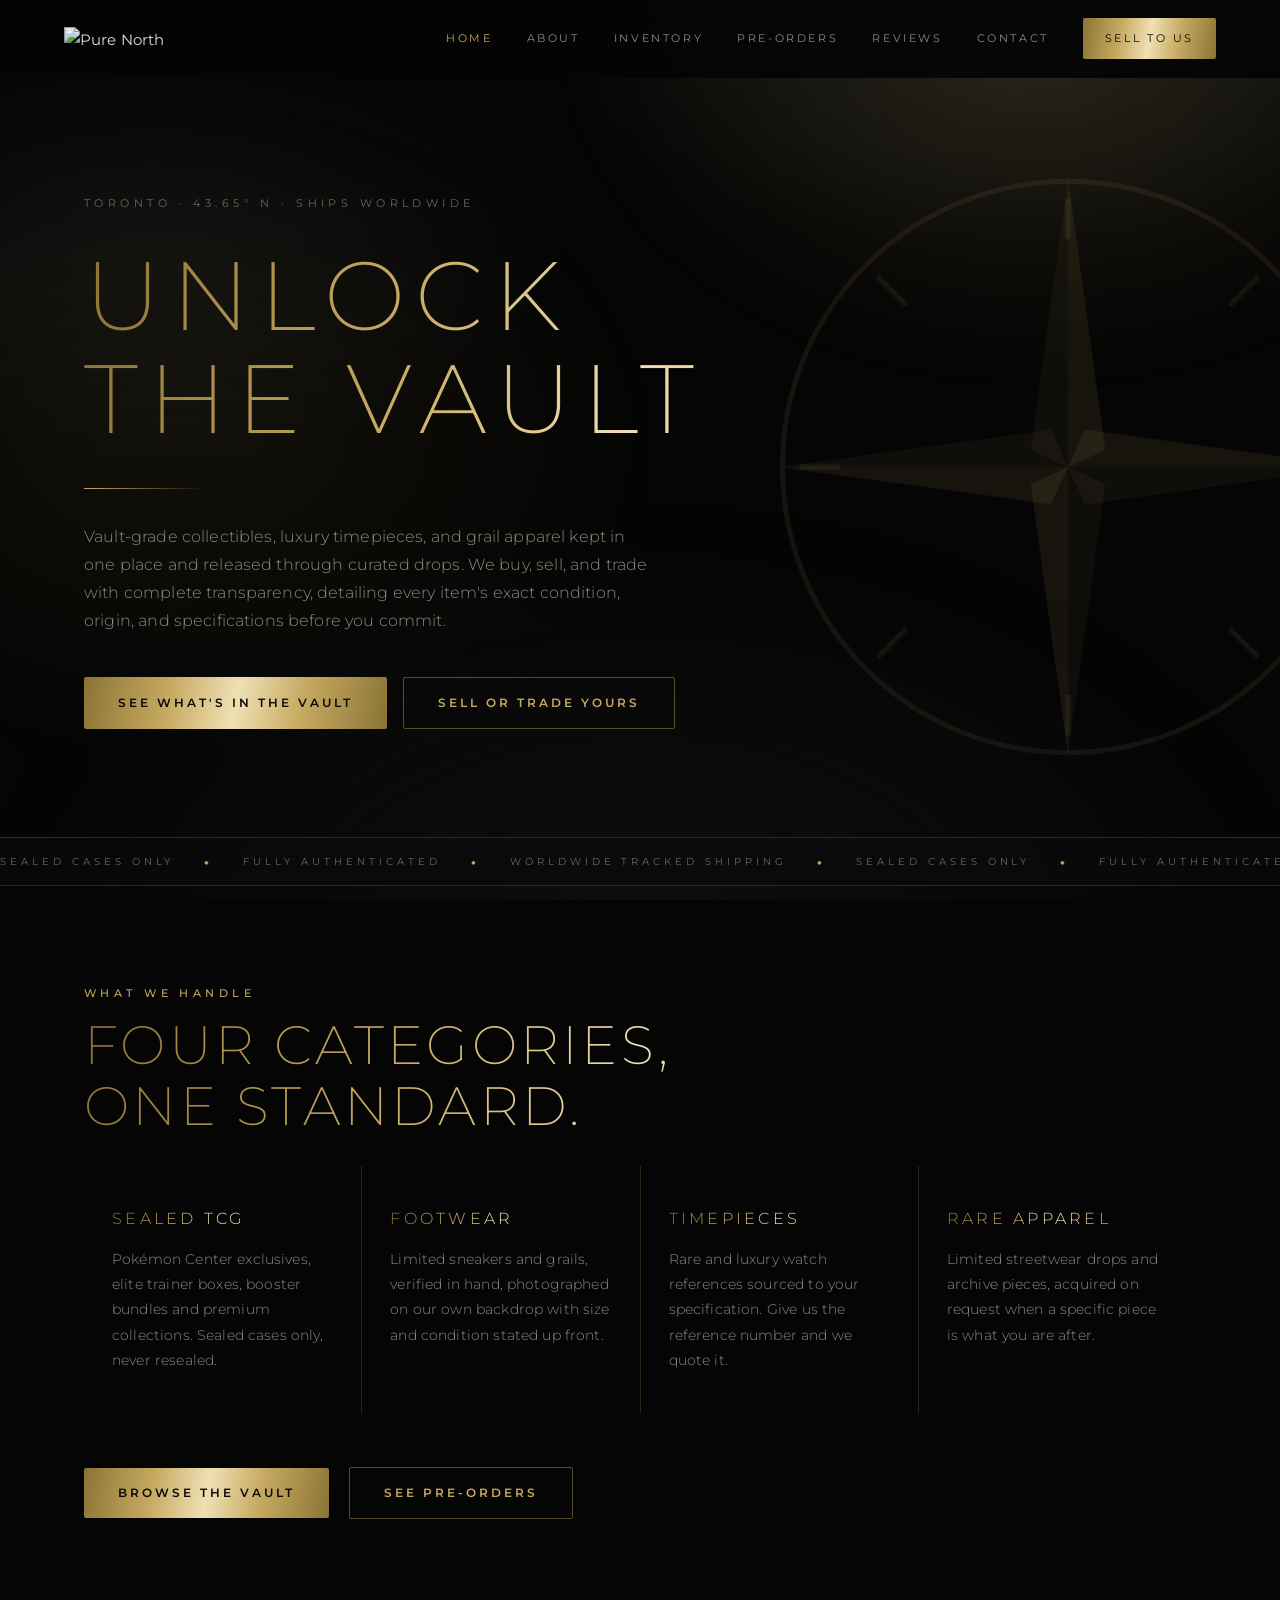
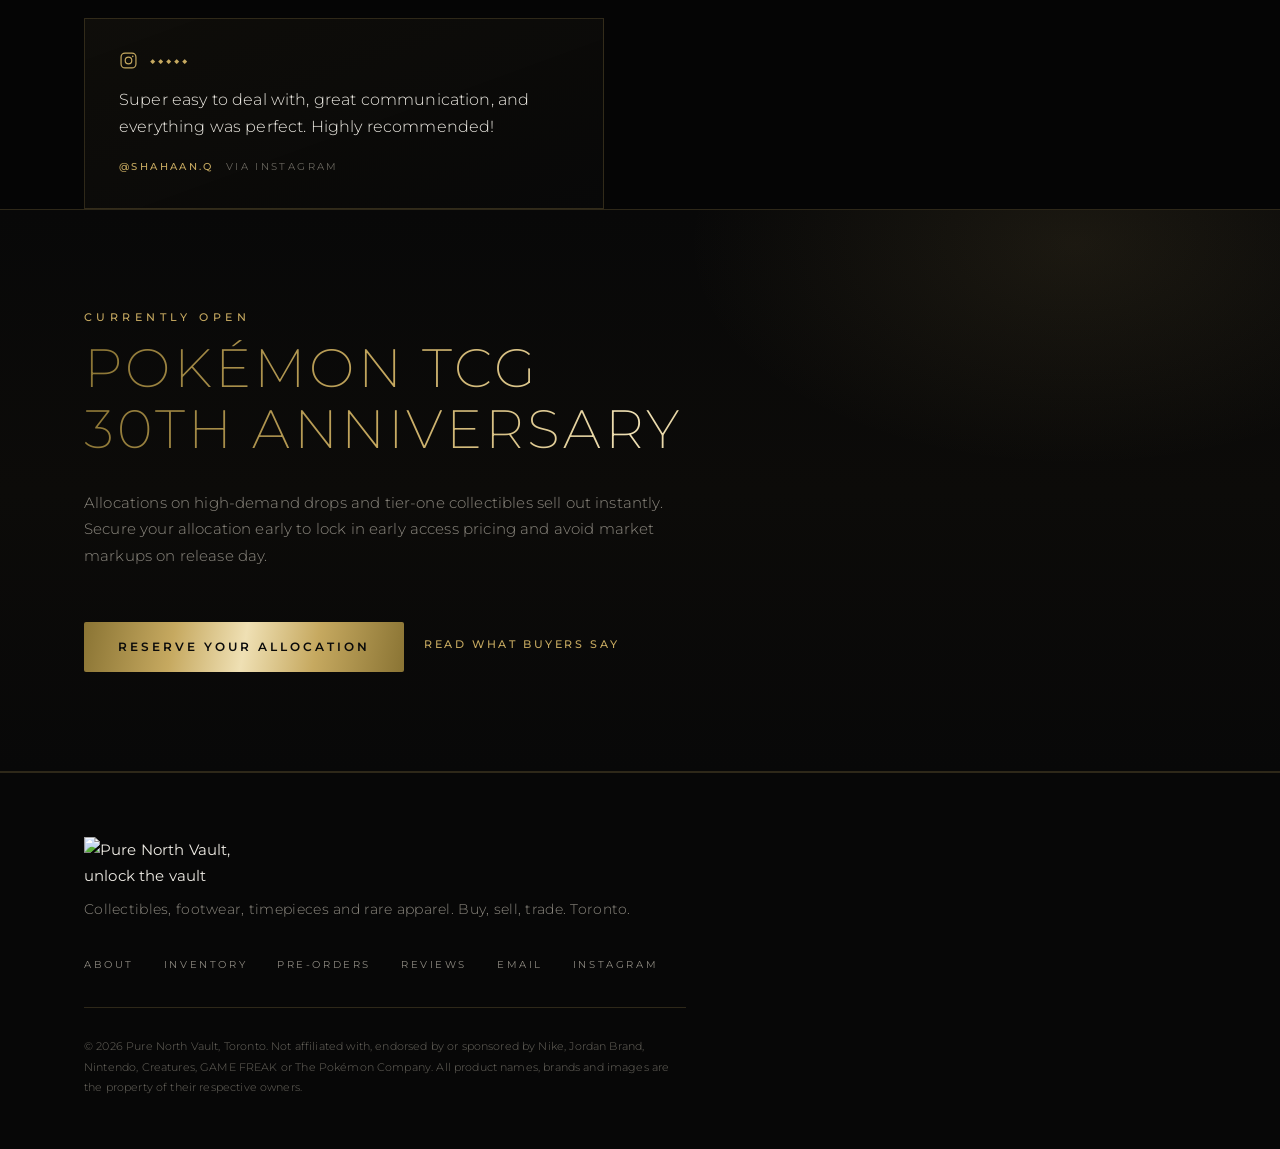
==== commit 07aad004: "Black and gold rebrand" ====
--- a/index.html
+++ b/index.html
@@ -5,15 +5,15 @@
 <meta name="viewport" content="width=device-width, initial-scale=1">
 <title>Pure North Vault | Luxury Collectibles, Footwear &amp; Timepieces | Toronto</title>
 <meta name="description" content="Vault-grade collectibles, luxury timepieces and grail apparel. Buy, sell and trade with Pure North Vault, Toronto. Worldwide tracked shipping.">
-<meta name="theme-color" content="#08071A">
+<meta name="theme-color" content="#050505">
 <meta property="og:title" content="Pure North Vault | Luxury Collectibles, Footwear &amp; Timepieces | Toronto">
 <meta property="og:description" content="Vault-grade collectibles, luxury timepieces and grail apparel. Buy, sell and trade with Pure North Vault, Toronto. Worldwide tracked shipping.">
-<meta property="og:image" content="assets/logo-pure-north-vault.jpg">
+<meta property="og:image" content="assets/pnv-social.jpg">
 <meta property="og:type" content="website">
-<link rel="icon" href="assets/logo-pure-north-vault.jpg">
+<link rel="icon" href="assets/pnv-social.jpg">
 <link rel="preconnect" href="https://fonts.googleapis.com">
 <link rel="preconnect" href="https://fonts.gstatic.com" crossorigin>
-<link href="https://fonts.googleapis.com/css2?family=Bricolage+Grotesque:opsz,wdth,wght@12..96,75..100,400;12..96,75..100,700;12..96,75..100,800&family=Hanken+Grotesk:wght@400;500;600&family=DM+Mono:wght@400;500&display=swap" rel="stylesheet">
+<link href="https://fonts.googleapis.com/css2?family=Montserrat:wght@200;300;400;500;600&display=swap" rel="stylesheet">
 <link rel="stylesheet" href="styles.css">
 </head>
 <body>
@@ -21,8 +21,7 @@
 
 <header class="nav" id="nav">
   <a class="nav__brand" href="index.html">
-    <img src="assets/logo-pure-north-vault.jpg" alt="" width="40" height="40">
-    <span>Pure North<em>Vault</em></span>
+    <img src="assets/pnv-mark.png" alt="Pure North Vault" width="120" height="26">
   </a>
   <nav class="nav__links" id="navLinks" aria-label="Main">
       <a href="index.html" class="is-here">Home</a>
@@ -44,8 +43,8 @@
   <div class="hero__rose" aria-hidden="true">
     <svg viewBox="0 0 400 400" id="compass">
       <g class="rose__ring">
-        <circle cx="200" cy="200" r="168" fill="none" stroke="currentColor" stroke-width="7"/>
-        <g stroke="currentColor" stroke-width="7">
+        <circle cx="200" cy="200" r="168" fill="none" stroke="currentColor" stroke-width="3"/>
+        <g stroke="currentColor" stroke-width="3">
           <line x1="200" y1="42" x2="200" y2="66"/><line x1="200" y1="334" x2="200" y2="358"/>
           <line x1="42" y1="200" x2="66" y2="200"/><line x1="334" y1="200" x2="358" y2="200"/>
           <line x1="88" y1="88" x2="105" y2="105"/><line x1="295" y1="295" x2="312" y2="312"/>
@@ -54,12 +53,12 @@
       </g>
       <g class="rose__star" id="roseStar">
         <path d="M200 30 L222 190 L200 200 Z" fill="currentColor" opacity=".95"/>
-        <path d="M200 30 L178 190 L200 200 Z" fill="currentColor" opacity=".65"/>
-        <path d="M200 370 L222 210 L200 200 Z" fill="currentColor" opacity=".65"/>
+        <path d="M200 30 L178 190 L200 200 Z" fill="currentColor" opacity=".55"/>
+        <path d="M200 370 L222 210 L200 200 Z" fill="currentColor" opacity=".55"/>
         <path d="M200 370 L178 210 L200 200 Z" fill="currentColor" opacity=".95"/>
         <path d="M370 200 L210 178 L200 200 Z" fill="currentColor" opacity=".95"/>
-        <path d="M370 200 L210 222 L200 200 Z" fill="currentColor" opacity=".65"/>
-        <path d="M30 200 L190 178 L200 200 Z" fill="currentColor" opacity=".65"/>
+        <path d="M370 200 L210 222 L200 200 Z" fill="currentColor" opacity=".55"/>
+        <path d="M30 200 L190 178 L200 200 Z" fill="currentColor" opacity=".55"/>
         <path d="M30 200 L190 222 L200 200 Z" fill="currentColor" opacity=".95"/>
       </g>
     </svg>
@@ -79,12 +78,12 @@
   </div>
   <div class="ticker" aria-hidden="true">
     <div class="ticker__track">
-      <span>Sealed cases only</span><i>&#9672;</i><span>Fully authenticated</span><i>&#9672;</i>
-      <span>Worldwide tracked shipping</span><i>&#9672;</i><span>Sealed cases only</span><i>&#9672;</i>
-      <span>Fully authenticated</span><i>&#9672;</i><span>Worldwide tracked shipping</span><i>&#9672;</i>
-      <span>Sealed cases only</span><i>&#9672;</i><span>Fully authenticated</span><i>&#9672;</i>
-      <span>Worldwide tracked shipping</span><i>&#9672;</i><span>Sealed cases only</span><i>&#9672;</i>
-      <span>Fully authenticated</span><i>&#9672;</i><span>Worldwide tracked shipping</span><i>&#9672;</i>
+      <span>Sealed cases only</span><i>&#9670;</i><span>Fully authenticated</span><i>&#9670;</i>
+      <span>Worldwide tracked shipping</span><i>&#9670;</i><span>Sealed cases only</span><i>&#9670;</i>
+      <span>Fully authenticated</span><i>&#9670;</i><span>Worldwide tracked shipping</span><i>&#9670;</i>
+      <span>Sealed cases only</span><i>&#9670;</i><span>Fully authenticated</span><i>&#9670;</i>
+      <span>Worldwide tracked shipping</span><i>&#9670;</i><span>Sealed cases only</span><i>&#9670;</i>
+      <span>Fully authenticated</span><i>&#9670;</i><span>Worldwide tracked shipping</span><i>&#9670;</i>
     </div>
   </div>
 </section>
@@ -108,7 +107,7 @@
 
 <div class="wrap">
   <figure class="vouch vouch--left">
-    <div class="vouch__head"><svg class="ig" viewBox="0 0 24 24" fill="none" stroke="currentColor" stroke-width="1.7" aria-hidden="true"><rect x="2.6" y="2.6" width="18.8" height="18.8" rx="5.4"/><circle cx="12" cy="12" r="4.15"/><circle cx="17.35" cy="6.7" r="1.15" fill="currentColor" stroke="none"/></svg><span class="vouch__stars" aria-label="5 out of 5">&#9672;&#9672;&#9672;&#9672;&#9672;</span></div>
+    <div class="vouch__head"><svg class="ig" viewBox="0 0 24 24" fill="none" stroke="currentColor" stroke-width="1.5" aria-hidden="true"><rect x="2.6" y="2.6" width="18.8" height="18.8" rx="5"/><circle cx="12" cy="12" r="4.15"/><circle cx="17.35" cy="6.7" r="1.05" fill="currentColor" stroke="none"/></svg><span class="vouch__stars" aria-label="5 out of 5">&#9670;&#9670;&#9670;&#9670;&#9670;</span></div>
     <blockquote>Super easy to deal with, great communication, and everything was perfect. Highly recommended!</blockquote>
     <figcaption><a href="https://instagram.com/shahaan.q" target="_blank" rel="noopener">@shahaan.q</a><span>via Instagram</span></figcaption>
   </figure>
@@ -124,7 +123,7 @@
     </p>
     <div class="rowcta">
       <a class="btn" href="preorders.html">Reserve your allocation</a>
-      <a class="link" href="reviews.html">Read what buyers say &rarr;</a>
+      <a class="link" href="reviews.html">Read what buyers say</a>
     </div>
   </div>
 </section>
@@ -133,8 +132,8 @@
 <footer class="foot">
   <div class="wrap foot__inner">
     <div class="foot__brand">
-      <img src="assets/logo-pure-north-vault.jpg" alt="Pure North Vault" width="56" height="56">
-      <p>Unlock the vault.<br><span>Collectibles, footwear, timepieces and rare apparel. Buy, sell, trade.</span></p>
+      <img src="assets/pnv-lockup.png" alt="Pure North Vault, unlock the vault" width="220" height="62">
+      <p>Collectibles, footwear, timepieces and rare apparel. Buy, sell, trade. Toronto.</p>
     </div>
     <nav class="foot__links" aria-label="Footer">
       <a href="about.html">About</a>
@@ -154,4 +153,4 @@
 
 <script src="script.js"></script>
 </body>
-</html>
+</html>
--- a/styles.css
+++ b/styles.css
@@ -1,101 +1,139 @@
 /* =========================================================
    PURE NORTH VAULT - styles.css
-   Palette   ink #08071A · vault #140E33 · violet #6C3BE8
-             magenta #FF3D9A · ice #5FD6D0 · bone #EFEAF7
-   Type      Bricolage Grotesque (display) / Hanken Grotesk (body)
-             DM Mono (labels, data)
+   Black on black, gold on gold. Montserrat throughout.
+
+   Gold      #8A7434 -> #C6A960 -> #EFE0B4  (from the logo)
+   Ground    #050505 base, #0A0A0A panels, #101010 lifts
    ========================================================= */
 
 :root{
-  --ink:#08071A;
-  --vault:#140E33;
-  --vault-2:#1C1442;
-  --violet:#6C3BE8;
-  --magenta:#FF3D9A;
-  --ice:#5FD6D0;
-  --bone:#EFEAF7;
-  --dim:#9C93BE;
-  --line:rgba(239,234,247,.14);
-
-  --display:"Bricolage Grotesque",system-ui,sans-serif;
-  --body:"Hanken Grotesk",system-ui,sans-serif;
-  --mono:"DM Mono",ui-monospace,monospace;
+  /* ground */
+  --black:#050505;
+  --coal:#0A0A0A;
+  --char:#101010;
+  --lift:#141414;
+
+  /* gold */
+  --gold-deep:#8A7434;
+  --gold:#C6A960;
+  --gold-pale:#EFE0B4;
+  --gold-line:rgba(198,169,96,.20);
+  --gold-line-2:rgba(198,169,96,.42);
+  --gold-wash:rgba(198,169,96,.06);
+
+  /* type */
+  --bone:#EDEAE3;
+  --dim:#8E8A81;
+  --dimmer:#6A675F;
+
+  --font:"Montserrat",system-ui,-apple-system,"Helvetica Neue",sans-serif;
 
   --gutter:clamp(20px,5vw,64px);
   --maxw:1240px;
-  --r:14px;
+  --r:2px;
+
+  --grad-gold:linear-gradient(100deg,#8A7434 0%,#C6A960 28%,#EFE0B4 50%,#C6A960 72%,#8A7434 100%);
 }
 
 *,*::before,*::after{box-sizing:border-box}
 html{scroll-behavior:smooth;-webkit-text-size-adjust:100%}
+
 body{
   margin:0;
-  background:var(--ink);
   color:var(--bone);
-  font-family:var(--body);
-  font-size:clamp(16px,1.05vw,17px);
-  line-height:1.62;
+  font-family:var(--font);
+  font-weight:400;
+  font-size:clamp(15px,1vw,16px);
+  line-height:1.75;
+  letter-spacing:.01em;
   overflow-x:hidden;
-}
+  background:var(--black);
+  background-image:
+    radial-gradient(60% 45% at 78% 0%,   #131313 0%, transparent 62%),
+    radial-gradient(55% 40% at 12% 28%,  #0F0F0F 0%, transparent 60%),
+    radial-gradient(70% 50% at 50% 100%, #0D0D0D 0%, transparent 65%);
+  background-attachment:fixed;
+}
+
 img{max-width:100%;display:block}
 a{color:inherit}
-button,input,select,textarea{font:inherit;color:inherit}
+button,input,select,textarea{font:inherit;color:inherit;letter-spacing:inherit}
 
 .wrap{width:100%;max-width:var(--maxw);margin-inline:auto;padding-inline:var(--gutter)}
 .sr{position:absolute;width:1px;height:1px;overflow:hidden;clip:rect(0 0 0 0);white-space:nowrap}
-.skip{position:absolute;left:-9999px;top:0;background:var(--magenta);color:#fff;padding:12px 18px;z-index:99}
+.skip{position:absolute;left:-9999px;top:0;background:var(--gold);color:#000;padding:12px 18px;z-index:99}
 .skip:focus{left:12px;top:12px}
-
-:focus-visible{outline:2px solid var(--ice);outline-offset:3px;border-radius:4px}
-
-/* ---------- shared type ---------- */
+:focus-visible{outline:1px solid var(--gold);outline-offset:4px}
+
+::selection{background:rgba(198,169,96,.28);color:#fff}
+
+/* ---------------------------------------------------------
+   GOLD GRADIENT TEXT
+   --------------------------------------------------------- */
+.h2,.phead__title,.hero__title,.pillar h3,.cat h3,.po--feature h2,
+.lineup__price,.stat b,.cd__unit b,.contact__mail,.form__title{
+  background:var(--grad-gold);
+  -webkit-background-clip:text;
+  background-clip:text;
+  color:transparent;
+}
+
+/* ---------------------------------------------------------
+   TYPE SCALE
+   --------------------------------------------------------- */
 .h2{
-  font-family:var(--display);
-  font-weight:800;
-  font-size:clamp(2.4rem,6vw,4.4rem);
-  line-height:.95;
-  letter-spacing:-.03em;
-  margin:.15em 0 .4em;
+  font-weight:200;
+  font-size:clamp(1.9rem,4.4vw,3.4rem);
+  line-height:1.12;
+  letter-spacing:.06em;
+  text-transform:uppercase;
+  margin:.2em 0 .55em;
 }
 .label{
-  font-family:var(--mono);
-  font-size:.74rem;
-  letter-spacing:.22em;
-  text-transform:uppercase;
-  color:var(--ice);
-  margin:0;
-}
-.label::before{content:"◈ ";color:var(--magenta)}
+  font-weight:500;font-size:.66rem;
+  letter-spacing:.42em;text-transform:uppercase;
+  color:var(--gold);margin:0;
+}
 .eyebrow{
-  font-family:var(--mono);
-  font-size:.74rem;
-  letter-spacing:.2em;
-  text-transform:uppercase;
-  color:var(--dim);
-  margin:0 0 22px;
-}
-.section__lede{max-width:56ch;color:var(--dim);font-size:1.06rem;margin:0 0 44px}
-
-/* ---------- buttons ---------- */
+  font-weight:400;font-size:.66rem;
+  letter-spacing:.42em;text-transform:uppercase;
+  color:var(--dimmer);margin:0 0 30px;
+}
+.section__lede{
+  max-width:60ch;color:var(--dim);font-weight:300;
+  font-size:clamp(.95rem,1.15vw,1.04rem);margin:0 0 52px;
+}
+
+/* ---------------------------------------------------------
+   BUTTONS
+   --------------------------------------------------------- */
 .btn{
-  display:inline-flex;align-items:center;justify-content:center;gap:10px;
-  padding:15px 26px;border:0;border-radius:100px;cursor:pointer;
-  background:linear-gradient(100deg,var(--magenta),var(--violet));
-  color:#fff;text-decoration:none;font-weight:600;letter-spacing:.01em;
-  box-shadow:0 10px 30px -12px rgba(255,61,154,.75);
-  transition:transform .18s ease, box-shadow .18s ease, filter .18s ease;
-}
-.btn:hover{transform:translateY(-2px);filter:brightness(1.08);box-shadow:0 16px 38px -14px rgba(255,61,154,.9)}
-.btn:active{transform:translateY(0)}
-.btn--ghost{background:transparent;border:1px solid var(--line);box-shadow:none;color:var(--bone)}
-.btn--ghost:hover{border-color:var(--ice);box-shadow:none;background:rgba(95,214,208,.07)}
-.btn--sm{padding:9px 18px;font-size:.9rem}
+  display:inline-flex;align-items:center;justify-content:center;
+  padding:15px 34px;border:0;cursor:pointer;border-radius:var(--r);
+  background:var(--grad-gold);
+  color:#0A0A0A;
+  font-weight:600;font-size:.72rem;
+  letter-spacing:.26em;text-transform:uppercase;text-decoration:none;
+  transition:filter .3s ease,transform .3s ease;
+}
+.btn:hover{filter:brightness(1.14);transform:translateY(-1px)}
+.btn:active{transform:none}
+.btn--ghost{
+  background:transparent;color:var(--gold);
+  border:1px solid var(--gold-line-2);
+}
+.btn--ghost:hover{background:var(--gold-wash);filter:none;border-color:var(--gold)}
+.btn--sm{padding:11px 22px;font-size:.63rem;letter-spacing:.22em}
 .btn--full{width:100%}
+
 .link{
-  font-family:var(--mono);font-size:.85rem;letter-spacing:.04em;
-  color:var(--ice);text-decoration:none;border-bottom:1px solid transparent;
-}
-.link:hover{border-color:var(--ice)}
+  font-weight:500;font-size:.68rem;
+  letter-spacing:.24em;text-transform:uppercase;
+  color:var(--gold);text-decoration:none;
+  border-bottom:1px solid transparent;padding-bottom:3px;
+  transition:border-color .3s ease;
+}
+.link:hover{border-color:var(--gold-line-2)}
 
 /* =========================================================
    NAV
@@ -103,307 +141,375 @@
 .nav{
   position:sticky;top:0;z-index:50;
   display:flex;align-items:center;justify-content:space-between;gap:20px;
-  padding:14px var(--gutter);
-  background:rgba(8,7,26,.72);
-  backdrop-filter:blur(14px);
+  padding:18px var(--gutter);
+  background:rgba(5,5,5,.78);
+  backdrop-filter:blur(16px);
   border-bottom:1px solid transparent;
-  transition:border-color .3s ease,background .3s ease;
-}
-.nav.is-stuck{border-bottom-color:var(--line);background:rgba(8,7,26,.92)}
-.nav__brand{
-  display:flex;align-items:center;gap:12px;text-decoration:none;
-  font-family:var(--display);font-weight:800;letter-spacing:-.02em;font-size:1.05rem;
-}
-.nav__brand img{border-radius:9px}
-.nav__brand em{font-style:normal;color:var(--magenta)}
-.nav__links{display:flex;align-items:center;gap:28px}
+  transition:border-color .4s ease,background .4s ease,padding .4s ease;
+}
+.nav.is-stuck{border-bottom-color:var(--gold-line);background:rgba(5,5,5,.94);padding-block:13px}
+.nav__brand{display:flex;align-items:center;text-decoration:none}
+.nav__brand img{height:24px;width:auto;opacity:.95}
+.nav__links{display:flex;align-items:center;gap:34px}
 .nav__links a{
-  text-decoration:none;font-size:.95rem;color:var(--dim);
-  transition:color .18s ease;
-}
-.nav__links a:hover{color:var(--bone)}
-.nav__links a.is-here{color:var(--bone)}
-.nav__links a.is-here::after{content:"";display:block;height:2px;margin-top:4px;border-radius:2px;background:linear-gradient(90deg,var(--magenta),var(--ice))}
-.nav__links{gap:22px}
-.nav__links .btn{color:#fff}
+  text-decoration:none;font-weight:400;font-size:.68rem;
+  letter-spacing:.24em;text-transform:uppercase;
+  color:var(--dim);transition:color .3s ease;
+}
+.nav__links a:hover{color:var(--gold-pale)}
+.nav__links a.is-here{color:var(--gold)}
+.nav__links .btn{color:#0A0A0A}
 .nav__toggle{
-  display:none;width:44px;height:38px;border:1px solid var(--line);
-  border-radius:10px;background:transparent;cursor:pointer;
-  flex-direction:column;gap:5px;align-items:center;justify-content:center;
-}
-.nav__toggle span:not(.sr){display:block;width:18px;height:2px;background:var(--bone);transition:transform .25s ease}
+  display:none;width:42px;height:38px;
+  border:1px solid var(--gold-line);border-radius:var(--r);
+  background:transparent;cursor:pointer;
+  flex-direction:column;gap:6px;align-items:center;justify-content:center;
+}
+.nav__toggle span:not(.sr){display:block;width:17px;height:1px;background:var(--gold);transition:transform .3s ease}
 .nav__toggle[aria-expanded="true"] span:nth-child(1){transform:translateY(3.5px) rotate(45deg)}
 .nav__toggle[aria-expanded="true"] span:nth-child(2){transform:translateY(-3.5px) rotate(-45deg)}
 
 /* =========================================================
    HERO
    ========================================================= */
-.hero{position:relative;overflow:hidden;isolation:isolate;padding-top:clamp(60px,10vh,110px)}
+.hero{position:relative;overflow:hidden;isolation:isolate}
 .hero__aurora{
-  position:absolute;inset:-30% -10% auto -10%;height:150%;z-index:-2;
+  position:absolute;inset:-25% -10% auto -10%;height:150%;z-index:-2;pointer-events:none;
   background:
-    radial-gradient(58% 52% at 80% 16%, rgba(255,61,154,.78) 0%, transparent 60%),
-    radial-gradient(52% 48% at 24% 40%, rgba(108,59,232,.72) 0%, transparent 64%),
-    radial-gradient(40% 38% at 58% 82%, rgba(95,214,208,.28) 0%, transparent 70%),
-    radial-gradient(70% 60% at 50% 50%, rgba(20,14,51,.35) 0%, transparent 80%);
-  filter:blur(20px);
+    radial-gradient(48% 42% at 76% 14%, rgba(198,169,96,.14) 0%, transparent 64%),
+    radial-gradient(46% 40% at 20% 46%, rgba(138,116,52,.10) 0%, transparent 66%),
+    radial-gradient(60% 50% at 50% 90%, #0C0C0C 0%, transparent 70%);
+  filter:blur(30px);
 }
 .hero__rose{
-  position:absolute;top:2%;right:-12%;width:min(760px,92vw);z-index:-1;
-  color:rgba(8,7,26,.62);
-  opacity:.9;
+  position:absolute;top:6%;right:-10%;width:min(680px,88vw);z-index:-1;
+  color:rgba(198,169,96,.09);
 }
 .hero__rose svg{width:100%;height:auto;display:block}
-.rose__star{transform-origin:200px 200px;transition:transform .45s cubic-bezier(.2,.8,.2,1)}
-.rose__ring{transform-origin:200px 200px;animation:spin 120s linear infinite}
+.rose__star{transform-origin:200px 200px;transition:transform .6s cubic-bezier(.2,.8,.2,1)}
+.rose__ring{transform-origin:200px 200px;animation:spin 160s linear infinite}
 @keyframes spin{to{transform:rotate(360deg)}}
 
 .hero__inner{
-  position:relative;
-  width:100%;max-width:var(--maxw);margin-inline:auto;
-  padding:clamp(30px,7vh,70px) var(--gutter) clamp(60px,11vh,120px);
+  position:relative;width:100%;max-width:var(--maxw);margin-inline:auto;
+  padding:clamp(64px,13vh,150px) var(--gutter) clamp(70px,12vh,130px);
 }
 .hero__title{
-  font-family:var(--display);
-  font-weight:800;
-  font-size:clamp(3.6rem,13.5vw,10.5rem);
-  line-height:.82;
-  letter-spacing:-.05em;
-  margin:0 0 28px;
-  text-wrap:balance;
+  font-weight:200;
+  font-size:clamp(2.5rem,7.6vw,6.2rem);
+  line-height:1.06;
+  letter-spacing:.1em;
+  text-transform:uppercase;
+  margin:0 0 34px;
 }
 .hero__title::after{
-  content:"";display:block;width:88px;height:5px;margin-top:26px;
-  background:linear-gradient(90deg,var(--magenta),var(--ice));
-  border-radius:4px;
-}
-.hero__lede{max-width:50ch;font-size:clamp(1.02rem,1.5vw,1.2rem);color:#CFC7E6;margin:0 0 34px}
-.hero__cta{display:flex;flex-wrap:wrap;gap:14px}
+  content:"";display:block;width:120px;height:1px;margin-top:38px;
+  background:linear-gradient(90deg,var(--gold),transparent);
+}
+.hero__lede{
+  max-width:52ch;font-weight:300;color:var(--dim);
+  font-size:clamp(.96rem,1.25vw,1.08rem);margin:0 0 42px;
+}
+.hero__cta{display:flex;flex-wrap:wrap;gap:16px}
 
 /* ticker */
 .ticker{
   position:relative;overflow:hidden;
-  border-block:1px solid var(--line);
-  background:rgba(8,7,26,.55);
-  padding:13px 0;
+  border-block:1px solid var(--gold-line);
+  background:rgba(10,10,10,.6);
+  padding:15px 0;
 }
 .ticker__track{
-  display:flex;align-items:center;gap:26px;width:max-content;
-  animation:slide 42s linear infinite;
-  font-family:var(--mono);font-size:.8rem;letter-spacing:.14em;text-transform:uppercase;color:var(--dim);
-}
-.ticker__track i{color:var(--magenta);font-style:normal}
+  display:flex;align-items:center;gap:30px;width:max-content;
+  animation:slide 54s linear infinite;
+  font-weight:400;font-size:.62rem;letter-spacing:.4em;text-transform:uppercase;color:var(--dimmer);
+}
+.ticker__track i{color:var(--gold);font-style:normal;font-size:.5rem}
 @keyframes slide{from{transform:translateX(0)}to{transform:translateX(-50%)}}
 
 /* =========================================================
    SECTIONS
    ========================================================= */
-.section{padding-block:clamp(72px,11vh,130px);scroll-margin-top:84px}
+.section{padding-block:clamp(76px,11vh,132px);scroll-margin-top:84px}
+.section--tight{padding-block:clamp(28px,5vh,54px) clamp(76px,11vh,124px)}
 .section--vault{
-  background:
-    linear-gradient(180deg,var(--vault) 0%,var(--vault-2) 100%);
-  border-block:1px solid var(--line);
+  border-block:1px solid var(--gold-line);
+  background:linear-gradient(180deg,#080808 0%,#0C0B09 50%,#080808 100%);
   position:relative;overflow:hidden;
 }
 .section--vault::before{
   content:"";position:absolute;inset:0;pointer-events:none;
-  background:radial-gradient(50% 60% at 88% 8%, rgba(255,61,154,.2), transparent 65%);
+  background:radial-gradient(46% 60% at 84% 6%, rgba(198,169,96,.10), transparent 66%);
 }
 .section--vault > .wrap{position:relative}
 
-/* pillars */
-.pillars{display:grid;grid-template-columns:repeat(3,1fr);gap:22px;margin-bottom:64px}
+/* page headers */
+.phead{position:relative;overflow:hidden;padding:clamp(56px,9vh,110px) 0 clamp(26px,4vh,46px)}
+.phead__glow{
+  position:absolute;inset:-70% -20% auto -20%;height:200%;z-index:-1;pointer-events:none;
+  background:
+    radial-gradient(42% 40% at 80% 6%, rgba(198,169,96,.13) 0%, transparent 64%),
+    radial-gradient(40% 38% at 16% 22%, rgba(138,116,52,.09) 0%, transparent 66%);
+  filter:blur(34px);
+}
+.phead__title{
+  font-weight:200;
+  font-size:clamp(2.1rem,5.6vw,4.4rem);
+  line-height:1.1;letter-spacing:.08em;text-transform:uppercase;
+  margin:.24em 0 .5em;
+}
+.phead__lede{max-width:62ch;color:var(--dim);font-weight:300;font-size:clamp(.95rem,1.2vw,1.06rem);margin:0}
+
+/* =========================================================
+   PILLARS + CATEGORIES
+   ========================================================= */
+.pillars{display:grid;grid-template-columns:repeat(3,1fr);gap:1px;margin-bottom:76px;background:var(--gold-line)}
 .pillar{
-  padding:34px 30px 38px;
-  border:1px solid var(--line);border-radius:var(--r);
-  background:linear-gradient(180deg,rgba(239,234,247,.05),rgba(239,234,247,.015));
-  position:relative;overflow:hidden;
-  transition:border-color .25s ease,transform .25s ease;
-}
-.pillar::after{
-  content:"";position:absolute;left:0;right:0;top:0;height:2px;
-  background:linear-gradient(90deg,var(--magenta),var(--violet),var(--ice));
-  transform:scaleX(0);transform-origin:left;transition:transform .4s ease;
-}
-.pillar:hover{border-color:rgba(95,214,208,.35);transform:translateY(-3px)}
-.pillar:hover::after{transform:scaleX(1)}
+  padding:44px 36px 46px;background:var(--black);
+  position:relative;transition:background .4s ease;
+}
+.pillar:hover{background:var(--coal)}
 .pillar h3{
-  font-family:var(--display);font-weight:800;
-  font-size:clamp(1.9rem,3.4vw,2.7rem);line-height:1;letter-spacing:-.03em;
-  margin:0 0 14px;
-}
-.pillar p{margin:0;color:var(--dim);font-size:.98rem}
+  font-weight:200;font-size:clamp(1.5rem,2.6vw,2.1rem);
+  letter-spacing:.14em;text-transform:uppercase;margin:0 0 20px;
+}
+.pillar p{margin:0;color:var(--dim);font-weight:300;font-size:.94rem}
+
+.cats{display:grid;grid-template-columns:repeat(4,1fr);gap:1px;margin:16px 0 54px;background:var(--gold-line)}
+.cat{padding:38px 28px 40px;background:var(--black);transition:background .4s ease}
+.cat:hover{background:var(--coal)}
+.cat h3{font-weight:300;font-size:1.02rem;letter-spacing:.2em;text-transform:uppercase;margin:0 0 14px}
+.cat p{margin:0;color:var(--dim);font-weight:300;font-size:.9rem}
+
+.rowcta{display:flex;flex-wrap:wrap;align-items:center;gap:20px}
+.rowcta--center{justify-content:center}
 
 /* stats */
-.stats{display:grid;grid-template-columns:repeat(4,1fr);gap:2px;background:var(--line);border:1px solid var(--line);border-radius:var(--r);overflow:hidden}
-.stat{background:var(--ink);padding:26px 24px}
+.stats{display:grid;grid-template-columns:repeat(4,1fr);gap:1px;background:var(--gold-line);border:1px solid var(--gold-line)}
+.stat{background:var(--black);padding:34px 28px}
 .stat b{
-  display:block;font-family:var(--display);font-weight:800;
-  font-size:clamp(1.7rem,3vw,2.3rem);letter-spacing:-.03em;line-height:1;
-  color:var(--ice);margin-bottom:8px;
-}
-.stat span{font-family:var(--mono);font-size:.76rem;letter-spacing:.08em;color:var(--dim);text-transform:uppercase}
-
-/* =========================================================
-   REVIEWS (scattered)
+  display:block;font-weight:200;
+  font-size:clamp(1.7rem,2.8vw,2.4rem);letter-spacing:.06em;line-height:1;margin-bottom:12px;
+}
+.stat span{font-weight:400;font-size:.6rem;letter-spacing:.26em;color:var(--dimmer);text-transform:uppercase}
+
+/* =========================================================
+   FLOATING REVIEWS
    ========================================================= */
 .vouch{
-  max-width:520px;margin:0 0 12px;padding:26px 28px 24px;
-  border:1px solid var(--line);border-left:3px solid var(--magenta);
-  border-radius:4px 14px 14px 4px;
-  background:linear-gradient(120deg,rgba(108,59,232,.14),rgba(8,7,26,.4));
-  backdrop-filter:blur(4px);
-}
-.vouch--left{margin-right:auto;transform:rotate(-.7deg)}
-.vouch--right{margin-left:auto;transform:rotate(.8deg);border-left:0;border-right:3px solid var(--ice);border-radius:14px 4px 4px 14px}
-.vouch--tilt{transform:rotate(1deg);border-left-color:var(--ice)}
-.vouch__stars{color:var(--magenta);letter-spacing:.32em;font-size:.72rem;margin-bottom:12px}
-.vouch blockquote{margin:0 0 14px;font-size:1.02rem;line-height:1.55}
-.vouch figcaption{font-family:var(--mono);font-size:.78rem;letter-spacing:.08em;text-transform:uppercase;color:var(--bone)}
-.vouch figcaption span{color:var(--dim);margin-left:8px}
-.vouch__pair{display:grid;grid-template-columns:1fr 1fr;gap:26px;align-items:start;padding-block:10px}
-.vouch__pair .vouch{max-width:none;margin:0}
-
-/* =========================================================
-   INVENTORY GRID
-   ========================================================= */
-.filters{display:flex;flex-wrap:wrap;gap:10px;margin-bottom:32px}
+  max-width:520px;margin:0;padding:32px 34px;
+  border:1px solid var(--gold-line);
+  background:linear-gradient(160deg,rgba(198,169,96,.05),rgba(10,10,10,.5));
+}
+.vouch--left{margin-right:auto}
+.vouch--right{margin-left:auto}
+.vouch__head{display:flex;align-items:center;gap:12px;margin-bottom:16px}
+.vouch__head .ig{color:var(--gold);width:19px;height:19px}
+.vouch__stars{color:var(--gold);letter-spacing:.34em;font-size:.55rem}
+.vouch blockquote{margin:0 0 18px;font-weight:300;font-size:1rem;line-height:1.7;color:var(--bone)}
+.vouch figcaption{font-weight:500;font-size:.62rem;letter-spacing:.24em;text-transform:uppercase}
+.vouch figcaption a{color:var(--gold);text-decoration:none}
+.vouch figcaption a:hover{text-decoration:underline}
+.vouch figcaption span{color:var(--dimmer);margin-left:12px;font-weight:400}
+.vouch__pair{display:grid;grid-template-columns:1fr 1fr;gap:22px;align-items:start;padding-block:12px}
+.vouch__pair .vouch{max-width:none}
+
+/* =========================================================
+   REVIEWS PAGE
+   ========================================================= */
+.revs{display:grid;grid-template-columns:repeat(2,1fr);gap:1px;background:var(--gold-line);border:1px solid var(--gold-line)}
+.rev{
+  display:flex;gap:22px;margin:0;padding:32px 30px;
+  background:var(--black);transition:background .4s ease;
+}
+.rev:hover{background:var(--coal)}
+.revs::after{content:"";background:var(--black)}
+.rev__icon{
+  flex:none;width:42px;height:42px;border:1px solid var(--gold-line-2);
+  display:grid;place-items:center;color:var(--gold);
+}
+.rev__body{min-width:0}
+.rev__stars{color:var(--gold);letter-spacing:.34em;font-size:.55rem;margin-bottom:12px}
+.rev blockquote{margin:0 0 14px;font-weight:300;font-size:.98rem;line-height:1.65}
+.rev figcaption a{
+  font-weight:500;font-size:.62rem;letter-spacing:.22em;text-transform:uppercase;
+  color:var(--gold);text-decoration:none;
+}
+.rev figcaption a:hover{text-decoration:underline}
+.ig{width:22px;height:22px;flex:none}
+
+/* =========================================================
+   INVENTORY
+   ========================================================= */
+.filters{display:flex;flex-wrap:wrap;gap:0;margin-bottom:44px;border-bottom:1px solid var(--gold-line)}
 .chip{
-  padding:9px 20px;border-radius:100px;cursor:pointer;
-  border:1px solid var(--line);background:transparent;color:var(--dim);
-  font-family:var(--mono);font-size:.8rem;letter-spacing:.1em;text-transform:uppercase;
-  transition:all .2s ease;
-}
-.chip:hover{color:var(--bone);border-color:var(--ice)}
-.chip.is-on{background:var(--bone);color:var(--ink);border-color:var(--bone)}
-
-.grid{display:grid;grid-template-columns:repeat(4,1fr);gap:22px}
+  padding:14px 30px 16px;cursor:pointer;
+  border:0;border-bottom:1px solid transparent;margin-bottom:-1px;
+  background:transparent;color:var(--dim);
+  font-weight:400;font-size:.66rem;letter-spacing:.26em;text-transform:uppercase;
+  transition:color .3s ease,border-color .3s ease;
+}
+.chip:hover{color:var(--gold-pale)}
+.chip.is-on{color:var(--gold);border-bottom-color:var(--gold)}
+
+.grid{display:grid;grid-template-columns:repeat(4,1fr);gap:26px}
 .card{
   display:flex;flex-direction:column;
-  border:1px solid var(--line);border-radius:var(--r);overflow:hidden;
-  background:linear-gradient(180deg,rgba(239,234,247,.05),rgba(239,234,247,.015));
-  transition:transform .28s ease,border-color .28s ease,box-shadow .28s ease;
-}
-.card:hover{transform:translateY(-5px);border-color:rgba(255,61,154,.4);box-shadow:0 24px 50px -30px rgba(255,61,154,.9)}
-.card__media{position:relative;aspect-ratio:3/4;overflow:hidden;background:var(--vault)}
-.card__media img{width:100%;height:100%;object-fit:cover;transition:opacity .4s ease,transform .6s ease}
+  border:1px solid var(--gold-line);
+  background:var(--coal);
+  transition:border-color .4s ease,transform .4s ease,background .4s ease;
+}
+.card:hover{border-color:var(--gold-line-2);transform:translateY(-4px);background:var(--char)}
+.card__media{position:relative;aspect-ratio:3/4;overflow:hidden;background:#0B0B0B}
+.card__media img{
+  width:100%;height:100%;object-fit:cover;
+  filter:saturate(.5) brightness(.8) contrast(1.06);
+  transition:opacity .5s ease,transform .8s ease,filter .5s ease;
+}
 .card__media img.alt{position:absolute;inset:0;opacity:0}
+.card:hover .card__media img{filter:saturate(.9) brightness(.98) contrast(1);transform:scale(1.02)}
 .card:hover .card__media img.alt{opacity:1}
-.card:hover .card__media img{transform:scale(1.03)}
 .card__tag{
-  position:absolute;top:12px;left:12px;z-index:2;
-  padding:5px 11px;border-radius:100px;
-  background:rgba(8,7,26,.82);border:1px solid var(--line);backdrop-filter:blur(6px);
-  font-family:var(--mono);font-size:.66rem;letter-spacing:.12em;text-transform:uppercase;color:var(--ice);
-}
-.card__tag--hot{color:#fff;background:var(--magenta);border-color:transparent}
-.card__body{padding:20px 20px 22px;display:flex;flex-direction:column;gap:10px;flex:1}
-.card__line{font-family:var(--mono);font-size:.7rem;letter-spacing:.14em;text-transform:uppercase;color:var(--dim)}
-.card__name{font-family:var(--display);font-weight:700;font-size:1.15rem;line-height:1.15;letter-spacing:-.02em;margin:0}
-.card__specs{display:flex;flex-wrap:wrap;gap:6px;margin:2px 0 0;padding:0;list-style:none}
+  position:absolute;top:14px;left:14px;z-index:2;
+  padding:6px 13px;background:rgba(5,5,5,.82);border:1px solid var(--gold-line);
+  backdrop-filter:blur(8px);
+  font-weight:500;font-size:.55rem;letter-spacing:.2em;text-transform:uppercase;color:var(--gold);
+}
+.card__tag--hot{background:var(--grad-gold);color:#0A0A0A;border-color:transparent}
+.card__out{
+  position:absolute;left:0;right:0;bottom:0;z-index:2;
+  padding:11px 14px;text-align:center;
+  background:linear-gradient(to top,rgba(5,5,5,.94),rgba(5,5,5,.55));
+  border-top:1px solid var(--gold-line);
+  font-weight:400;font-size:.55rem;letter-spacing:.28em;text-transform:uppercase;color:var(--dim);
+}
+.card__body{padding:24px 22px 26px;display:flex;flex-direction:column;gap:12px;flex:1}
+.card__line{font-weight:400;font-size:.58rem;letter-spacing:.28em;text-transform:uppercase;color:var(--dimmer);margin:0}
+.card__name{font-weight:300;font-size:1rem;line-height:1.45;letter-spacing:.05em;margin:0;color:var(--bone)}
+.card__specs{display:flex;flex-wrap:wrap;gap:7px;margin:2px 0 0;padding:0;list-style:none}
 .card__specs li{
-  font-family:var(--mono);font-size:.68rem;letter-spacing:.06em;
-  padding:4px 9px;border:1px solid var(--line);border-radius:6px;color:var(--dim);
-}
-.card__foot{margin-top:auto;padding-top:14px;display:flex;align-items:center;justify-content:space-between;gap:10px;border-top:1px solid var(--line)}
-.card__price{font-family:var(--mono);font-size:.78rem;color:var(--bone);white-space:nowrap}
+  font-weight:400;font-size:.57rem;letter-spacing:.14em;text-transform:uppercase;
+  padding:5px 10px;border:1px solid var(--gold-line);color:var(--dim);
+}
+.card__foot{
+  margin-top:auto;padding-top:18px;display:flex;align-items:center;justify-content:space-between;flex-wrap:wrap;
+  gap:10px;border-top:1px solid var(--gold-line);
+}
+.card__price{font-weight:400;font-size:.92rem;letter-spacing:.08em;color:var(--gold-pale);white-space:nowrap}
+.card__price.is-gone{color:var(--dimmer);font-size:.58rem;letter-spacing:.22em;text-transform:uppercase}
 .card__cta{
-  font-family:var(--mono);font-size:.76rem;letter-spacing:.1em;text-transform:uppercase;
-  text-decoration:none;color:var(--ink);background:var(--ice);
-  padding:8px 14px;border-radius:100px;transition:filter .2s ease,transform .2s ease;
-}
-.card__cta:hover{filter:brightness(1.1);transform:translateX(2px)}
-.grid__note{margin:34px 0 0;color:var(--dim);font-size:.95rem}
-.grid__note a{color:var(--ice)}
+  font-weight:500;font-size:.57rem;letter-spacing:.16em;text-transform:uppercase;white-space:nowrap;
+  text-decoration:none;color:var(--gold);border-bottom:1px solid var(--gold-line-2);padding-bottom:3px;
+  margin-left:auto;
+  transition:color .3s ease,border-color .3s ease;
+}
+.card__cta:hover{color:var(--gold-pale);border-color:var(--gold)}
+.card.is-out .card__media img{filter:grayscale(.85) brightness(.5)}
+.card.is-out:hover .card__media img{filter:grayscale(.6) brightness(.66)}
+
+.grid__note{margin:44px 0 0;color:var(--dim);font-weight:300;font-size:.94rem}
+.grid__note a{color:var(--gold);text-decoration:none;border-bottom:1px solid var(--gold-line-2)}
+.grid__empty{grid-column:1/-1;color:var(--dim);padding:44px 0}
+.grid__empty a{color:var(--gold)}
 
 /* =========================================================
    PRE-ORDERS
    ========================================================= */
-.preorders{display:grid;grid-template-columns:1.05fr .95fr;gap:22px;align-items:start}
-.po{
-  border:1px solid var(--line);border-radius:var(--r);
-  background:rgba(8,7,26,.42);
-  padding:28px 28px 30px;
-}
-.po h3{font-family:var(--display);font-weight:800;font-size:1.45rem;letter-spacing:-.02em;line-height:1.1;margin:0 0 10px}
-.po p{margin:0 0 14px;color:var(--dim);font-size:.97rem}
-.po__meta{font-family:var(--mono);font-size:.76rem;letter-spacing:.08em;text-transform:uppercase;color:var(--bone)}
-.po__meta span{color:var(--ice);margin-right:10px}
+.po{border:1px solid var(--gold-line);background:var(--coal);padding:36px 34px 38px}
+.po h3{font-weight:300;font-size:1.06rem;letter-spacing:.16em;text-transform:uppercase;margin:0 0 14px;color:var(--bone)}
+.po p{margin:0 0 18px;color:var(--dim);font-weight:300;font-size:.94rem}
+.po__meta{font-weight:400;font-size:.62rem;letter-spacing:.24em;text-transform:uppercase;color:var(--bone)}
+.po__meta span{color:var(--gold);margin-right:14px}
 .po__stack{display:grid;gap:22px}
+.po__stack--row{grid-template-columns:repeat(3,1fr);margin-top:26px}
 .po--feature{
-  position:relative;overflow:hidden;
-  padding:36px 34px 38px;
-  background:linear-gradient(160deg,rgba(255,61,154,.16),rgba(108,59,232,.14) 55%,rgba(8,7,26,.5));
-  border-color:rgba(255,61,154,.4);
-}
-.po--feature h3{font-size:clamp(1.9rem,3.6vw,2.6rem);margin-bottom:14px}
+  position:relative;overflow:hidden;padding:clamp(34px,5vw,58px);
+  border-color:var(--gold-line-2);
+  background:
+    radial-gradient(60% 80% at 90% 0%, rgba(198,169,96,.10), transparent 62%),
+    linear-gradient(165deg,#0D0C0A,#070707);
+}
+.po--feature h2{
+  font-weight:200;font-size:clamp(1.6rem,3.6vw,2.7rem);
+  letter-spacing:.08em;text-transform:uppercase;line-height:1.12;margin:0 0 18px;
+}
 .po__flag{
-  display:inline-block;margin-bottom:16px;padding:6px 13px;border-radius:100px;
-  background:var(--magenta);color:#fff;
-  font-family:var(--mono);font-size:.68rem;letter-spacing:.16em;text-transform:uppercase;
-}
-.po__terms{list-style:none;padding:0;margin:0 0 26px;display:grid;gap:9px}
-.po__terms li{position:relative;padding-left:24px;font-size:.96rem;color:#D5CDEA}
-.po__terms li::before{content:"◈";position:absolute;left:0;color:var(--ice);font-size:.75rem;top:2px}
+  display:inline-block;margin-bottom:22px;padding:8px 16px;
+  border:1px solid var(--gold-line-2);color:var(--gold);
+  font-weight:500;font-size:.58rem;letter-spacing:.3em;text-transform:uppercase;
+}
+.po__terms{list-style:none;padding:0;margin:0 0 34px;display:grid;gap:12px}
+.po__terms li{position:relative;padding-left:26px;font-weight:300;font-size:.94rem;color:var(--dim)}
+.po__terms li::before{content:"";position:absolute;left:0;top:.7em;width:12px;height:1px;background:var(--gold)}
+.po__fine{font-weight:400;font-size:.6rem;letter-spacing:.2em;text-transform:uppercase;color:var(--dimmer);margin:20px 0 0}
+
+.countdown{display:flex;align-items:flex-end;gap:30px;flex-wrap:wrap;margin:26px 0 34px}
+.cd__unit b{display:block;font-weight:200;font-size:clamp(1.8rem,3.6vw,2.6rem);line-height:1;letter-spacing:.04em}
+.cd__unit span{font-weight:400;font-size:.56rem;letter-spacing:.26em;text-transform:uppercase;color:var(--dimmer)}
+.cd__label{font-weight:400;font-size:.58rem;letter-spacing:.26em;text-transform:uppercase;color:var(--dimmer);margin:0 0 6px}
+
+.lineup{display:grid;gap:1px;margin:0 0 34px;background:var(--gold-line);border:1px solid var(--gold-line)}
+.lineup__row{
+  display:grid;grid-template-columns:1fr auto auto;align-items:center;gap:24px;
+  padding:22px 24px;background:var(--black);
+}
+.lineup__row h3{font-weight:300;font-size:.94rem;letter-spacing:.1em;text-transform:none;margin:0 0 6px;line-height:1.4;color:var(--bone)}
+.lineup__row p{margin:0;font-weight:400;font-size:.56rem;letter-spacing:.26em;text-transform:uppercase;color:var(--gold)}
+.lineup__price{font-weight:300;font-size:1.5rem;letter-spacing:.04em;white-space:nowrap}
 
 /* =========================================================
    CONTACT
    ========================================================= */
-.contact{display:grid;grid-template-columns:1fr .85fr;gap:clamp(30px,5vw,72px);align-items:start}
+.contact{display:grid;grid-template-columns:1fr .9fr;gap:clamp(34px,6vw,84px);align-items:start}
 .contact__mail{
-  display:inline-block;margin-bottom:34px;
-  font-family:var(--display);font-weight:700;
-  font-size:clamp(1.1rem,2.6vw,1.85rem);letter-spacing:-.02em;
-  color:var(--ice);text-decoration:none;
-  border-bottom:2px solid rgba(95,214,208,.35);
-  word-break:break-word;
-  transition:border-color .2s ease,color .2s ease;
-}
-.contact__mail:hover{color:var(--magenta);border-bottom-color:var(--magenta)}
-.contact__facts{display:grid;grid-template-columns:1fr 1fr;gap:20px 26px;margin:0}
-.contact__facts div{border-top:1px solid var(--line);padding-top:12px}
-.contact__facts dt{font-family:var(--mono);font-size:.7rem;letter-spacing:.14em;text-transform:uppercase;color:var(--dim);margin-bottom:5px}
-.contact__facts dd{margin:0;font-size:.98rem}
-.contact__facts a{color:var(--ice);text-decoration:none}
+  display:inline-block;margin-bottom:44px;
+  font-weight:200;font-size:clamp(1rem,2.2vw,1.6rem);letter-spacing:.06em;
+  text-decoration:none;border-bottom:1px solid var(--gold-line-2);padding-bottom:8px;
+  word-break:break-word;transition:border-color .3s ease;
+}
+.contact__mail:hover{border-color:var(--gold)}
+.contact__facts{display:grid;grid-template-columns:1fr 1fr;gap:26px 30px;margin:0 0 44px}
+.contact__facts div{border-top:1px solid var(--gold-line);padding-top:16px}
+.contact__facts dt{font-weight:400;font-size:.58rem;letter-spacing:.28em;text-transform:uppercase;color:var(--dimmer);margin-bottom:8px}
+.contact__facts dd{margin:0;font-weight:300;font-size:.94rem}
+.contact__facts a{color:var(--gold);text-decoration:none}
 .contact__facts a:hover{text-decoration:underline}
 
-.form{
-  border:1px solid var(--line);border-radius:var(--r);
-  padding:30px 28px 32px;
-  background:linear-gradient(180deg,rgba(239,234,247,.05),rgba(239,234,247,.015));
-}
-.form__title{font-family:var(--display);font-weight:800;font-size:1.4rem;letter-spacing:-.02em;margin:0 0 22px}
-.field{margin-bottom:16px}
-.field label{display:block;font-family:var(--mono);font-size:.72rem;letter-spacing:.12em;text-transform:uppercase;color:var(--dim);margin-bottom:7px}
+.form{border:1px solid var(--gold-line);padding:38px 34px 40px;background:var(--coal)}
+.form__title{font-weight:200;font-size:1.3rem;letter-spacing:.16em;text-transform:uppercase;margin:0 0 30px}
+.field{margin-bottom:20px}
+.field label{display:block;font-weight:400;font-size:.58rem;letter-spacing:.26em;text-transform:uppercase;color:var(--dimmer);margin-bottom:10px}
 .field input,.field select,.field textarea{
-  width:100%;padding:12px 14px;border-radius:10px;
-  background:rgba(8,7,26,.6);border:1px solid var(--line);
-  transition:border-color .2s ease,background .2s ease;
-}
-.field textarea{resize:vertical;min-height:104px}
-.field input:focus,.field select:focus,.field textarea:focus{border-color:var(--ice);outline:none;background:rgba(8,7,26,.85)}
-.field.is-bad input,.field.is-bad textarea{border-color:var(--magenta)}
-.form__note{font-family:var(--mono);font-size:.72rem;letter-spacing:.05em;color:var(--dim);margin:14px 0 0;text-align:center}
-.form__note.is-bad{color:var(--magenta)}
+  width:100%;padding:13px 15px;border-radius:var(--r);
+  background:#070707;border:1px solid var(--gold-line);
+  font-weight:300;font-size:.94rem;
+  transition:border-color .3s ease,background .3s ease;
+}
+.field textarea{resize:vertical;min-height:110px}
+.field input:focus,.field select:focus,.field textarea:focus{border-color:var(--gold);outline:none;background:#0B0B0B}
+.field.is-bad input,.field.is-bad textarea{border-color:#8C4A3C}
+.form__note{font-weight:400;font-size:.58rem;letter-spacing:.2em;text-transform:uppercase;color:var(--dimmer);margin:18px 0 0;text-align:center}
+.form__note.is-bad{color:#C4705C}
 
 /* =========================================================
    FOOTER
    ========================================================= */
-.foot{border-top:1px solid var(--line);padding-block:52px 44px;background:var(--vault)}
-.foot__inner{display:grid;gap:26px}
-.foot__brand{display:flex;align-items:center;gap:16px}
-.foot__brand img{border-radius:12px}
-.foot__brand p{margin:0;font-family:var(--display);font-weight:700;font-size:1.15rem;letter-spacing:-.02em;line-height:1.3}
-.foot__brand span{display:block;font-family:var(--body);font-weight:400;font-size:.9rem;color:var(--dim);letter-spacing:0}
-.foot__links{display:flex;flex-wrap:wrap;gap:22px}
-.foot__links a{font-family:var(--mono);font-size:.8rem;letter-spacing:.1em;text-transform:uppercase;color:var(--dim);text-decoration:none}
-.foot__links a:hover{color:var(--ice)}
-.foot__legal{margin:0;font-size:.78rem;line-height:1.6;color:rgba(156,147,190,.72);max-width:80ch;border-top:1px solid var(--line);padding-top:22px}
-
-/* =========================================================
-   REVEAL ON SCROLL
-   ========================================================= */
-.reveal{opacity:0;transform:translateY(22px);transition:opacity .7s ease,transform .7s cubic-bezier(.2,.8,.2,1)}
+.foot{border-top:1px solid var(--gold-line);padding-block:64px 52px;background:#070707}
+.foot__inner{display:grid;gap:34px}
+.foot__brand img{height:44px;width:auto;margin-bottom:16px}
+.foot__brand p{margin:0;font-weight:300;font-size:.9rem;color:var(--dim);letter-spacing:.02em}
+.foot__links{display:flex;flex-wrap:wrap;gap:30px}
+.foot__links a{font-weight:400;font-size:.62rem;letter-spacing:.26em;text-transform:uppercase;color:var(--dim);text-decoration:none;transition:color .3s ease}
+.foot__links a:hover{color:var(--gold)}
+.foot__legal{
+  margin:0;font-weight:300;font-size:.7rem;line-height:1.8;color:var(--dimmer);
+  max-width:86ch;border-top:1px solid var(--gold-line);padding-top:28px;
+}
+
+/* =========================================================
+   REVEAL
+   ========================================================= */
+.reveal{opacity:0;transform:translateY(16px);transition:opacity .9s ease,transform .9s cubic-bezier(.2,.8,.2,1)}
 .reveal.is-in{opacity:1;transform:none}
 
 /* =========================================================
@@ -411,37 +517,42 @@
    ========================================================= */
 @media (max-width:1080px){
   .grid{grid-template-columns:repeat(3,1fr)}
+  .cats{grid-template-columns:repeat(2,1fr)}
   .stats{grid-template-columns:repeat(2,1fr)}
+  .po__stack--row{grid-template-columns:1fr}
 }
 @media (max-width:900px){
   .pillars{grid-template-columns:1fr}
-  .preorders{grid-template-columns:1fr}
   .contact{grid-template-columns:1fr}
-  .vouch__pair{grid-template-columns:1fr}
-  .hero__rose{top:auto;bottom:-6%;right:-30%;width:min(560px,110vw);opacity:.55}
+  .vouch__pair,.revs{grid-template-columns:1fr}
+  .revs::after{display:none}
+  .hero__rose{top:auto;bottom:-8%;right:-28%;width:min(520px,105vw);opacity:.7}
 }
 @media (max-width:760px){
   .nav__toggle{display:flex}
   .nav__links{
     position:absolute;top:100%;left:0;right:0;
     flex-direction:column;align-items:stretch;gap:0;
-    background:rgba(8,7,26,.97);border-bottom:1px solid var(--line);
-    padding:8px var(--gutter) 20px;
-    display:none;
+    background:rgba(5,5,5,.98);border-bottom:1px solid var(--gold-line);
+    padding:6px var(--gutter) 24px;display:none;
   }
   .nav__links.is-open{display:flex}
-  .nav__links a{padding:14px 0;border-bottom:1px solid var(--line)}
-  .nav__links .btn{margin-top:14px;border-bottom:0;justify-content:center}
+  .nav__links a{padding:17px 0;border-bottom:1px solid var(--gold-line)}
+  .nav__links .btn{margin-top:18px;border-bottom:0;justify-content:center}
   .grid{grid-template-columns:repeat(2,1fr);gap:14px}
-  .card__body{padding:16px 15px 18px}
-  .card__name{font-size:1.02rem}
-  .card__foot{flex-direction:column;align-items:flex-start;gap:10px}
-  .vouch--left,.vouch--right,.vouch--tilt{transform:none}
+  .card__body{padding:18px 16px 20px}
+  .card__name{font-size:.88rem}
+  .card__foot{flex-direction:column;align-items:flex-start;gap:12px}
   .contact__facts{grid-template-columns:1fr}
-}
-@media (max-width:420px){
+  .lineup__row{grid-template-columns:1fr auto;gap:14px}
+  .lineup__row .btn{grid-column:1/-1;justify-content:center}
+  .filters{overflow-x:auto;flex-wrap:nowrap}
+  .chip{padding-inline:20px;white-space:nowrap}
+  .rev{gap:16px;padding:24px 20px}
+}
+@media (max-width:430px){
   .grid{grid-template-columns:1fr}
-  .stats{grid-template-columns:1fr}
+  .stats,.cats{grid-template-columns:1fr}
 }
 
 /* =========================================================
@@ -450,142 +561,4 @@
 @media (prefers-reduced-motion:reduce){
   *,*::before,*::after{animation-duration:.001ms!important;animation-iteration-count:1!important;transition-duration:.001ms!important;scroll-behavior:auto!important}
   .reveal{opacity:1;transform:none}
-}
-
-
-/* =========================================================
-   PAGE HEADERS (sub-pages)
-   ========================================================= */
-.phead{position:relative;overflow:hidden;padding:clamp(56px,9vh,104px) 0 clamp(30px,5vh,54px)}
-.phead__glow{
-  position:absolute;inset:-60% -20% auto -20%;height:190%;z-index:-1;pointer-events:none;
-  background:
-    radial-gradient(48% 44% at 82% 8%, rgba(255,61,154,.5) 0%, transparent 62%),
-    radial-gradient(46% 42% at 18% 24%, rgba(108,59,232,.45) 0%, transparent 66%);
-  filter:blur(24px);
-}
-.phead__title{
-  font-family:var(--display);font-weight:800;
-  font-size:clamp(2.8rem,8vw,6rem);line-height:.9;letter-spacing:-.045em;
-  margin:.12em 0 .35em;text-wrap:balance;
-}
-.phead__lede{max-width:60ch;color:#CFC7E6;font-size:clamp(1rem,1.4vw,1.14rem);margin:0}
-.section--tight{padding-block:clamp(28px,5vh,56px) clamp(72px,11vh,120px)}
-
-/* =========================================================
-   HOME CATEGORY CARDS
-   ========================================================= */
-.cats{display:grid;grid-template-columns:repeat(4,1fr);gap:18px;margin:12px 0 44px}
-.cat{
-  padding:28px 24px 30px;border:1px solid var(--line);border-radius:var(--r);
-  background:linear-gradient(180deg,rgba(239,234,247,.05),rgba(239,234,247,.015));
-  transition:border-color .25s ease,transform .25s ease;
-}
-.cat:hover{border-color:rgba(95,214,208,.35);transform:translateY(-3px)}
-.cat h3{font-family:var(--display);font-weight:800;font-size:1.35rem;letter-spacing:-.02em;margin:0 0 10px}
-.cat p{margin:0;color:var(--dim);font-size:.94rem}
-
-.rowcta{display:flex;flex-wrap:wrap;align-items:center;gap:16px}
-.rowcta--center{justify-content:center}
-
-/* =========================================================
-   REVIEWS PAGE
-   ========================================================= */
-.revs{display:grid;grid-template-columns:repeat(2,1fr);gap:18px}
-.rev{
-  display:flex;gap:18px;margin:0;padding:24px 26px;
-  border:1px solid var(--line);border-radius:var(--r);
-  background:linear-gradient(140deg,rgba(108,59,232,.12),rgba(8,7,26,.4));
-  transition:border-color .25s ease,transform .25s ease;
-}
-.rev:hover{border-color:rgba(255,61,154,.4);transform:translateY(-2px)}
-.rev__icon{
-  flex:none;width:44px;height:44px;border-radius:12px;
-  display:grid;place-items:center;
-  background:linear-gradient(135deg,var(--magenta),var(--violet));
-  color:#fff;
-}
-.rev__body{min-width:0}
-.rev__stars{color:var(--magenta);letter-spacing:.3em;font-size:.66rem;margin-bottom:8px}
-.rev blockquote{margin:0 0 12px;font-size:1rem;line-height:1.5}
-.rev figcaption a{
-  font-family:var(--mono);font-size:.8rem;letter-spacing:.04em;
-  color:var(--ice);text-decoration:none;
-}
-.rev figcaption a:hover{text-decoration:underline}
-.ig{width:22px;height:22px;flex:none}
-
-/* floating reviews get the icon too */
-.vouch__head{display:flex;align-items:center;gap:10px;margin-bottom:12px}
-.vouch__head .ig{color:var(--magenta);width:20px;height:20px}
-.vouch__head .vouch__stars{margin:0}
-.vouch figcaption a{color:var(--ice);text-decoration:none}
-.vouch figcaption a:hover{text-decoration:underline}
-
-/* =========================================================
-   OUT OF STOCK
-   ========================================================= */
-.card.is-out .card__media img{filter:grayscale(.55) brightness(.62)}
-.card.is-out:hover .card__media img{filter:grayscale(.3) brightness(.75)}
-.card__out{
-  position:absolute;top:12px;right:12px;z-index:2;
-  padding:5px 11px;border-radius:100px;
-  background:rgba(8,7,26,.86);border:1px solid var(--line);backdrop-filter:blur(6px);
-  font-family:var(--mono);font-size:.62rem;letter-spacing:.12em;text-transform:uppercase;color:var(--dim);
-}
-.card__price.is-gone{color:var(--dim)}
-.card.is-out .card__cta{background:transparent;color:var(--ice);border:1px solid rgba(95,214,208,.5)}
-.grid__empty{grid-column:1/-1;color:var(--dim);padding:40px 0}
-.grid__empty a{color:var(--ice)}
-
-/* =========================================================
-   PRE-ORDER LINEUP + COUNTDOWN
-   ========================================================= */
-.po__stack--row{grid-template-columns:repeat(3,1fr);margin-top:22px}
-.countdown{display:flex;align-items:flex-end;gap:22px;flex-wrap:wrap;margin:0 0 26px}
-.cd__unit{text-align:left}
-.cd__unit b{
-  display:block;font-family:var(--display);font-weight:800;
-  font-size:clamp(1.9rem,4vw,2.7rem);line-height:1;letter-spacing:-.04em;color:var(--ice);
-}
-.cd__unit span{font-family:var(--mono);font-size:.68rem;letter-spacing:.14em;text-transform:uppercase;color:var(--dim)}
-.cd__label{
-  font-family:var(--mono);font-size:.7rem;letter-spacing:.14em;text-transform:uppercase;
-  color:var(--dim);margin:0 0 4px;
-}
-.lineup{display:grid;gap:12px;margin:0 0 26px}
-.lineup__row{
-  display:grid;grid-template-columns:1fr auto auto;align-items:center;gap:18px;
-  padding:16px 18px;border:1px solid var(--line);border-radius:12px;
-  background:rgba(8,7,26,.42);
-}
-.lineup__row h3{font-family:var(--display);font-weight:700;font-size:1.02rem;letter-spacing:-.01em;margin:0 0 3px;line-height:1.25}
-.lineup__row p{margin:0;font-family:var(--mono);font-size:.7rem;letter-spacing:.12em;text-transform:uppercase;color:var(--ice)}
-.lineup__price{font-family:var(--display);font-weight:800;font-size:1.5rem;letter-spacing:-.02em;white-space:nowrap}
-.po__fine{font-family:var(--mono);font-size:.7rem;letter-spacing:.08em;color:var(--dim);margin:16px 0 0}
-.po--feature h2{
-  font-family:var(--display);font-weight:800;
-  font-size:clamp(1.9rem,4.4vw,3rem);letter-spacing:-.035em;line-height:1;margin:0 0 14px;
-}
-.pillar .link{display:inline-block;margin-top:14px}
-
-/* =========================================================
-   RESPONSIVE (new blocks)
-   ========================================================= */
-@media (max-width:1080px){
-  .cats{grid-template-columns:repeat(2,1fr)}
-  .po__stack--row{grid-template-columns:1fr}
-}
-@media (max-width:900px){
-  .revs{grid-template-columns:1fr}
-}
-@media (max-width:760px){
-  .nav__links{gap:0}
-  .nav__links a.is-here::after{display:none}
-  .nav__links a.is-here{color:var(--ice)}
-  .cats{grid-template-columns:1fr}
-  .lineup__row{grid-template-columns:1fr auto;gap:12px}
-  .lineup__row .btn{grid-column:1/-1;justify-content:center}
-  .rev{gap:14px;padding:20px}
-  .countdown{gap:18px}
-}
+}
